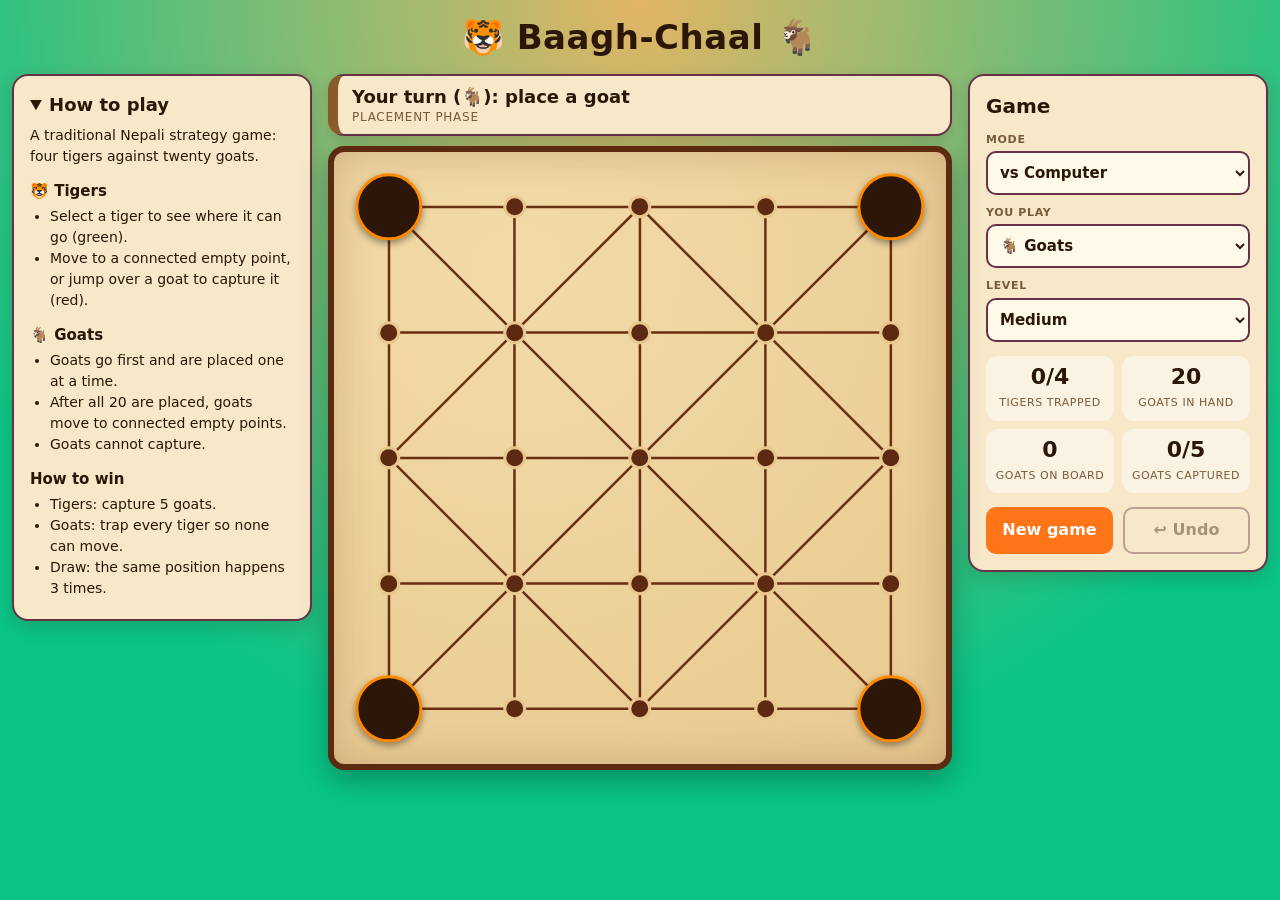
==== index.html @ 4c6e02d3 "4 stats" ====
<!DOCTYPE html>
<html lang="en">
<head>
  <meta charset="UTF-8">
  <meta name="viewport" content="width=device-width, initial-scale=1">
  <title>Baagh-Chaal</title>
  <link rel="stylesheet" href="css/theme.css">   <!-- colours, icons, sizes -->
  <link rel="stylesheet" href="css/style.css">   <!-- layout -->
</head>
<body>

<h1><span data-icon="tiger"></span> Baagh-Chaal <span data-icon="goat"></span></h1>

<!-- ORDER MATTERS: board first, then controls, then rules.
     (style.css moves them around on bigger screens; on phones this order is what you see.) -->
<div class="layout">

  <main class="stage">
    <div class="turn" id="turn">
      <span id="status"></span>
      <span id="phaseLine"></span>
    </div>
    <div id="board"><div id="grid"></div></div>
  </main>

  <section class="panel" id="gamePanel">
    <h2 id="gamePanelTitle">Game</h2>
    <div class="settings">
      <label>Mode
        <select id="mode"><option value="2p">2 players</option><option value="cpu" selected>vs Computer</option><option value="online">Online (friend)</option></select>
      </label>
      <label class="cpu-only" id="sideRow">You play
        <select id="mySide"><option value="goat" data-icon="goat">Goats</option><option value="tiger" data-icon="tiger">Tigers</option></select>
      </label>
      <label class="cpu-only" id="levelRow">Level
        <select id="level"><option value="1">Easy</option><option value="2" selected>Medium</option><option value="4">Hard</option></select>
      </label>
    </div>

    <!-- Online play: only shown when Mode = "Online (friend)" -->
    <div class="online" id="onlineBox" hidden>
      <div id="lobby">
        <button id="createRoom">Create game</button>
        <div class="join-row">
          <input id="joinCode" placeholder="Friend's code" maxlength="5" autocapitalize="characters" autocomplete="off" spellcheck="false" aria-label="Friend's game code">
          <button id="joinRoom" class="secondary">Join</button>
        </div>
      </div>
      <div id="roomInfo" class="room" hidden>
        <span>Game code <b id="roomCode"></b></span>
        <button id="copyLink" class="secondary">Copy invite link</button>
      </div>
      <p id="onlineNote" class="note"></p>
    </div>

    <div class="stats">
      <div class="stat"><b id="trapped"></b><small>Tigers Trapped</small></div>
      <div class="stat"><b id="inHand"></b><small>Goats In hand</small></div>
      <div class="stat"><b id="onBoard"></b><small>Goats On board</small></div>
      <div class="stat"><b><span id="captured"></span>/<span data-rule="capturesToWin"></span></b><small>Goats Captured</small></div>
    </div>

    <label class="check" style="display: none;"><input type="checkbox" id="animToggle"> Animations</label>

    <div class="btn-row">
      <button id="new">New game</button>
      <button id="undo" class="secondary">↩ Undo</button>
    </div>
  </section>

  <details class="panel" id="about">
    <summary>How to play</summary>
    <p>A traditional Nepali strategy game: four tigers against twenty goats.</p>
    <h4 data-icon="tiger">Tigers</h4>
    <ul>
      <li>Select a tiger to see where it can go (green).</li>
      <li>Move to a connected empty point, or jump over a goat to capture it (red).</li>
    </ul>
    <h4 data-icon="goat">Goats</h4>
    <ul>
      <li>Goats go first and are placed one at a time.</li>
      <li>After all <span data-rule="goatsTotal"></span> are placed, goats move to connected empty points.</li>
      <li>Goats cannot capture.</li>
    </ul>
    <h4>How to win</h4>
    <ul>
      <li>Tigers: capture <span data-rule="capturesToWin"></span> goats.</li>
      <li>Goats: trap every tiger so none can move.</li>
      <li>Draw: the same position happens <span data-rule="repeatsForDraw"></span> times.</li>
    </ul>
  </details>

</div>

<div id="overlay">
  <div class="popup" id="popup">
    <h2 id="overTitle"></h2>
    <p id="overMsg"></p>
    <div class="btn-row">
      <button id="overNew">New game</button>
      <button id="overClose" class="secondary">View board</button>
    </div>
  </div>
</div>

<script src="js/rules.js"></script>  <!-- the game rules (no screen code) -->
<script src="js/ai.js"></script>     <!-- the computer player -->
<script src="js/vendor/peerjs.min.js"></script>  <!-- PeerJS: the connection library (used by net.js only) -->
<script src="js/net.js"></script>    <!-- online play: the link between two players -->
<script src="js/ui.js"></script>     <!-- screen + clicks (no rules) -->
</body>
</html>
---- css/theme.css ----
/* ==========================================================
   theme.css: everything about how the game LOOKS.
   Change values here and refresh the page. No JavaScript needed.
   Sizes written in "cqw" are a % of the board's width, so pieces
   scale with the board on every screen (1cqw = 1% of the board).
   ========================================================== */
:root {

  /* ---------- ICONS ----------
     TEXT icons (headings, status messages, dropdown): any emoji or text.      */
  --tiger-icon: "🐯";
  --goat-icon:  "🐐";

  /* BOARD PIECES: by default they show the text icons above.
     To show PICTURES on the board while keeping emoji in the text:
     set the piece icons to "" (empty) and point the images at your files.
     To go back to emoji on the board: delete these 4 lines. */
  --tiger-piece-icon: "";
  --goat-piece-icon:  "";
  --tiger-image: url("../img/tiger.png");
  --goat-image:  url("../img/goat.png");

  /* ---------- PAGE & PANELS ---------- */
  --page-bg:       #0ac486;
  /* --page-bg:       #FF7518; */
  /* --page-bg:       #c98a35; */
  --page-bg-light: #e3b565;      /* soft glow at the top of the page */
  --panel-bg:      #f6e8c8;
  /* --panel-border:  #7a3b17; */
  --panel-border: #673147;
  --text-color:    #2b1608;
  --muted-color:   #7a5a3a;      /* small labels */


  /* blue, bright red and butter yellow */
  /* oat, blue, hotpink */
  /* oar, plum purple, tangerine */
  /* muted red, oat, pumpkin */

  /* ---------- BOARD ---------- */
  /* --board-bg:      #C41E3A; */
  --board-bg:      #e8c88f;
  --board-bg-light:#f2dba9;
  --board-frame:   #5b2a10;      /* the thick wooden frame */
  --line-color:    #6a2f12;
  --point-color:   #5b2a10;      /* empty points */
  --point-ring:    #e8c88f;

  /* ---------- PIECES ---------- */
  --tiger-bg:      #2b1608;      /* dark disc so the tiger stands out */
  --tiger-ring:    #ff8a00;
  --goat-bg:       #fff6e0;
  --goat-ring:     #8a5a2b;
  --selected-ring: #2f9bff;      /* the piece you picked */

  /* ---------- HIGHLIGHTS ---------- */
  --move-color:    #34c46b;      /* a point you can move to */
  --move-ring:     #c9f7da;
  --capture-color: #e5483f;      /* a point where a tiger can capture */
  --capture-ring:  #ffd0cb;
  --last-move-ring:#2f9bff;      /* rings showing the last move */

  /* ---------- RESULT COLOURS (turn banner + game-over popup) ---------- */
  --win-color:     #1f8a4c;      /* you won */
  --lose-color:    #c8332b;      /* you lost */
  --draw-color:    #4a6f9c;      /* draw */

  /* ---------- BUTTONS ---------- */
  --button-bg:       #FF7518;
  --button-hover-bg: #f07818;
  --button-text:     #ffffff;

  /* ---------- SIZES ---------- */
  --board-max:        640px;     /* biggest the board will ever be */
  --piece-size:       11cqw;     /* tigers and goats */
  --piece-icon-size:  6.8cqw;    /* the emoji inside them */
  --point-size:       2.8cqw;    /* empty points */
  --point-size-active:5.2cqw;    /* highlighted points */
  --hit-size:         13cqw;     /* clickable area around each point (keep >= 44px on phones) */
  --line-width:       2.5px;
  --radius:           16px;

  /* ---------- ANIMATION TIMES (in ms; set one to 0ms to switch it off) ---------- */
  --anim-move:        280ms;     /* a piece sliding to its new point */
  --anim-jump:        420ms;     /* a tiger jumping over a goat */
  --anim-drop:        320ms;     /* a goat being placed (also the capture counter bump) */
  --anim-death:       450ms;     /* a captured goat shrinking away */
  --anim-death-delay: 160ms;     /* ...starting this long after the tiger leaves */
  --anim-pulse:      1100ms;     /* the glow on green / red points */
  --anim-popup:       240ms;     /* game-over popup appearing */
  --anim-popup-delay: 650ms;     /* wait before the popup, so you see the last move */

  /* ---------- TEXT ---------- */
  --font: system-ui, -apple-system, "Segoe UI", Roboto, Helvetica, Arial, sans-serif;
}
---- css/style.css ----
/* style.css: layout and structure. It only USES the values from theme.css. */
* { box-sizing: border-box; }
[hidden] { display: none !important; }
:root { --chrome: 175px; }   /* space used above the board (title + turn bar); keeps the board on-screen without scrolling */

body { margin: 0; padding: 12px; min-height: 100vh; font-family: var(--font); color: var(--text-color); line-height: 1.4;
       background: var(--page-bg) radial-gradient(circle at 50% 0%, var(--page-bg-light), var(--page-bg) 70%) no-repeat; }
h1 { text-align: center; margin: 2px 0 12px; font-size: clamp(22px, 5.5vw, 34px); letter-spacing: .5px; }

/* ================= LAYOUT =================
   The HTML order is: board, controls, rules.
   Phones:   one column in that order (board first).
   Tablets:  board | controls, then rules underneath.
   Desktops: rules | board | controls.                     */
.layout { display: grid; gap: 16px; max-width: 1280px; margin: 0 auto; align-items: start;
          grid-template-columns: minmax(0, 1fr);
          grid-template-areas: "stage" "game" "about"; }
.stage { grid-area: stage; justify-self: center; width: min(100%, var(--board-max), max(280px, calc(100vh - var(--chrome))));
         width: min(100%, var(--board-max), max(280px, calc(100dvh - var(--chrome)))); }
#gamePanel { grid-area: game; }
#about     { grid-area: about; }

@media (max-width: 759px) {
  .layout { grid-template-columns: minmax(0, 1fr); grid-template-areas: "game" "stage" "about"; }
  #gamePanelTitle { display: none;}
}
@media (min-width: 760px) {
  .layout { grid-template-columns: minmax(0, 1fr) 300px; grid-template-areas: "stage game" "about about"; }
}
@media (min-width: 1100px) {
  .layout { grid-template-columns: 300px minmax(0, 1fr) 300px; grid-template-areas: "about stage game"; }
}

/* ================= PANELS ================= */
.panel { background: var(--panel-bg); border: 2px solid var(--panel-border); border-radius: var(--radius);
         padding: 16px; box-shadow: 0 6px 18px rgba(60, 25, 5, .18); }
.panel h2 { margin: 0 0 12px; font-size: 20px; }
summary { font-weight: 700; font-size: 18px; cursor: pointer; }
details[open] summary { margin-bottom: 8px; }
details h4 { margin: 14px 0 4px; font-size: 15px; }
details p, details ul { margin: 4px 0; font-size: 14px; line-height: 1.5; }
details ul { padding-left: 20px; }

/* The three dropdowns (Mode / You play / Level).
   Bigger screens: one per row, each the full width of the panel.
   Phones (below 760px, where the panel sits under the board): all in ONE row, to save height. */
.settings { display: flex; flex-direction: column; gap: 10px; }
.settings label { min-width: 0; }
.settings select { width: 100%; min-width: 0; }
@media (max-width: 759px) {
  .settings { flex-direction: row; gap: 8px; }
  .settings label { flex: 1 1 0; }                  /* equal widths... */
  .settings label:first-child { flex: 1.4 1 0; }    /* ...but Mode gets a bit more, for "vs Computer"; when the other two are hidden (2 players) it fills the row */
  .settings select { font-size: 13px; padding: 8px 4px; }
}
label { display: flex; flex-direction: column; font-size: 11px; font-weight: 700; text-transform: uppercase; letter-spacing: .06em; color: var(--muted-color); }
select { margin-top: 4px; font: inherit; font-size: 15px; text-transform: none; letter-spacing: 0; color: var(--text-color);
         padding: 9px 8px; min-height: 44px; border: 2px solid var(--panel-border); border-radius: 10px; background: #fff9ea; }

/* ---- online play box ---- */
.online { margin: 12px 0 0; padding: 12px; background: rgba(255, 255, 255, .4); border-radius: 12px; }
.online #createRoom { width: 100%; }
.join-row { display: flex; gap: 8px; margin-top: 8px; }
.online input { flex: 1; min-width: 0; font: inherit; font-size: 16px; text-transform: uppercase; letter-spacing: .15em; text-align: center;
                padding: 9px 8px; min-height: 44px; border: 2px solid var(--panel-border); border-radius: 10px; background: #fff9ea; color: var(--text-color); }
.join-row button { flex: 0 0 auto; }
.room { display: flex; align-items: center; justify-content: space-between; gap: 10px; flex-wrap: wrap; }
.room b { display: block; font-size: 26px; letter-spacing: .2em; line-height: 1.2; }
.note { margin: 8px 0 0; font-size: 13px; color: var(--muted-color); word-break: break-word; }
.note:empty { display: none; }

.stats { display: grid; grid-template-columns: repeat(2, 1fr); gap: 8px; margin: 14px 0; }
.stat { background: rgba(255, 255, 255, .5); border-radius: 12px; padding: 8px 4px; text-align: center; }
.stat b { display: block; font-size: 22px; line-height: 1.2; }
.stat small { font-size: 11px; text-transform: uppercase; letter-spacing: .05em; color: var(--muted-color); }

label.check { flex-direction: row; align-items: center; gap: 8px; margin: 0 0 14px; font-size: 14px; font-weight: 600;
              text-transform: none; letter-spacing: 0; color: var(--text-color); cursor: pointer; }
label.check input { width: 20px; height: 20px; margin: 0; accent-color: var(--button-bg); cursor: pointer; }

.btn-row { display: flex; gap: 10px; }
button { flex: 1; min-height: 44px; padding: 10px 14px; font: inherit; font-weight: 700; border: 2px solid transparent; border-radius: 10px;
         background: var(--button-bg); color: var(--button-text); cursor: pointer; }
button:hover { background: var(--button-hover-bg); }
button.secondary { background: transparent; color: var(--text-color); border-color: var(--panel-border); }
button.secondary:hover { background: rgba(255, 255, 255, .5); }
button:disabled { opacity: .4; cursor: default; }

/* ================= TURN BAR (above the board) ================= */
.turn { display: flex; flex-direction: column; margin-bottom: 10px; padding: 8px 14px; background: var(--panel-bg);
        border: 2px solid var(--panel-border); border-left-width: 10px; border-radius: var(--radius); box-shadow: 0 4px 12px rgba(60, 25, 5, .15); }
.turn[data-side="tiger"] { border-left-color: var(--tiger-ring); }
.turn[data-side="goat"]  { border-left-color: var(--goat-ring); }
.turn[data-result] { border-left-color: var(--result-color); background: color-mix(in srgb, var(--result-color) 16%, var(--panel-bg)); }
[data-result="win"]  { --result-color: var(--win-color); }
[data-result="lose"] { --result-color: var(--lose-color); }
[data-result="draw"] { --result-color: var(--draw-color); }
#status    { font-weight: 700; font-size: clamp(15px, 4vw, 18px); }
#phaseLine { font-size: 12px; color: var(--muted-color); text-transform: uppercase; letter-spacing: .06em; }

/* ================= BOARD ================= */
#board { container-type: inline-size; position: relative; width: 100%; aspect-ratio: 1;
         background: radial-gradient(circle at 30% 20%, var(--board-bg-light), var(--board-bg));
         border: 6px solid var(--board-frame); border-radius: var(--radius);
         box-shadow: 0 10px 28px rgba(0, 0, 0, .28), inset 0 0 40px rgba(90, 42, 16, .2); }
#grid  { position: absolute; inset: 9%; }                       /* points are placed in % of this box */
.lines { position: absolute; inset: 0; width: 100%; height: 100%; overflow: visible; }
.lines line { stroke: var(--line-color); stroke-width: var(--line-width); stroke-linecap: round; vector-effect: non-scaling-stroke; }

.point { position: absolute; width: var(--hit-size); aspect-ratio: 1; transform: translate(-50%, -50%);
         display: grid; place-items: center; cursor: pointer; -webkit-tap-highlight-color: transparent; }
.point::before { content: ""; width: var(--point-size); aspect-ratio: 1; border-radius: 50%;
                 background: var(--point-color); border: .5cqw solid var(--point-ring); transition: transform .12s; }
@media (hover: hover) { .point:hover::before { transform: scale(1.4); } }
.point.last-from::before { border-color: var(--last-move-ring); width: calc(var(--point-size) * 1.4); }
.point.last-to::before   { border-color: var(--last-move-ring); width: calc(var(--point-size) * 2); }
.point.move::before    { background: var(--move-color);    border-color: var(--move-ring);    width: var(--point-size-active); box-shadow: 0 0 2cqw var(--move-color); }
.point.capture::before { background: var(--capture-color); border-color: var(--capture-ring); width: var(--point-size-active); box-shadow: 0 0 2cqw var(--capture-color); }

.piece { position: absolute; width: var(--piece-size); aspect-ratio: 1; transform: translate(-50%, -50%); border-radius: 50%;
         border: .6cqw solid; display: grid; place-items: center; font-size: var(--piece-icon-size); line-height: 1;
         pointer-events: none; background-size: cover; background-position: center; box-shadow: 0 .5cqw 1.2cqw rgba(0, 0, 0, .4); }
.piece.tiger { background-color: var(--tiger-bg); border-color: var(--tiger-ring); background-image: var(--tiger-image); }
.piece.goat  { background-color: var(--goat-bg);  border-color: var(--goat-ring);  background-image: var(--goat-image); }
.piece.tiger::after { content: var(--tiger-piece-icon, var(--tiger-icon)); }   /* board pieces: own icon, else the text icon */
.piece.goat::after  { content: var(--goat-piece-icon,  var(--goat-icon)); }
.piece.tiger.trapped { filter: grayscale(.75) brightness(.8); }          /* a tiger with no moves */
.piece.selected { transform: translate(-50%, -50%) scale(1.1); box-shadow: 0 0 0 .9cqw var(--selected-ring), 0 1cqw 2cqw rgba(0, 0, 0, .4); }

/* ================= GAME-OVER POPUP ================= */
#overlay { display: none; position: fixed; inset: 0; background: rgba(0, 0, 0, .5); align-items: center; justify-content: center; z-index: 10; padding: 16px; }
.popup { background: var(--panel-bg); border: 2px solid var(--panel-border); border-radius: var(--radius); padding: 26px; width: min(100%, 340px); text-align: center; box-shadow: 0 12px 40px rgba(0, 0, 0, .35); }
.popup h2 { font-size: 28px; margin: 0 0 8px; }
.popup[data-result] { border-color: var(--result-color); }
.popup[data-result] h2 { color: var(--result-color); }
.popup p { margin: 0 0 18px; }

@media (max-width: 480px) {
  body { padding: 8px; }
  .panel { padding: 14px; }
  .stat b { font-size: 20px; }
}

/* ================= ANIMATIONS (the timings live in theme.css) ================= */
@keyframes slide { from { left: var(--fx); top: var(--fy); } }                       /* glide from the old point */
@keyframes hop   { from { left: var(--fx); top: var(--fy); }
                   50% { transform: translate(-50%, -50%) scale(1.35); } }           /* glide + jump up in the middle */
@keyframes drop  { from { transform: translate(-50%, -50%) scale(1.9); opacity: 0; } }   /* land with a bounce */
@keyframes die   { 25% { box-shadow: 0 0 0 1.4cqw var(--capture-color); }
                   to  { transform: translate(-50%, -50%) scale(.2) rotate(200deg); opacity: 0; } }
@keyframes pulse { 50% { transform: scale(1.3); } }
@keyframes bump  { 40% { transform: scale(1.35); color: var(--capture-color); } }
@keyframes pop   { from { transform: scale(.8); opacity: 0; } }
@keyframes fade  { from { opacity: 0; } }

.piece.slide { animation: slide var(--anim-move) ease-in-out; z-index: 2; }
.piece.hop   { animation: hop var(--anim-jump) ease-in-out; z-index: 3; }
.piece.drop  { animation: drop var(--anim-drop) cubic-bezier(.3, 1.6, .5, 1); }
.piece.dying { animation: die var(--anim-death) ease-in var(--anim-death-delay) forwards; z-index: 1; }   /* the captured goat */
.point.move::before, .point.capture::before { animation: pulse var(--anim-pulse) ease-in-out infinite; }
.stat.bump   { animation: bump var(--anim-drop) ease-out; }
#overlay     { animation: fade var(--anim-popup) ease-out; }
.popup       { animation: pop var(--anim-popup) cubic-bezier(.2, 1.4, .4, 1); }

/* Animations switched off: the "Animations" checkbox sets data-animations="off" on <html>.
   (On a first visit it follows the device's "reduce motion" setting.) */
[data-animations="off"] *, [data-animations="off"] *::before, [data-animations="off"] *::after { animation: none !important; transition: none !important; }
[data-animations="off"] .piece.dying { display: none; }
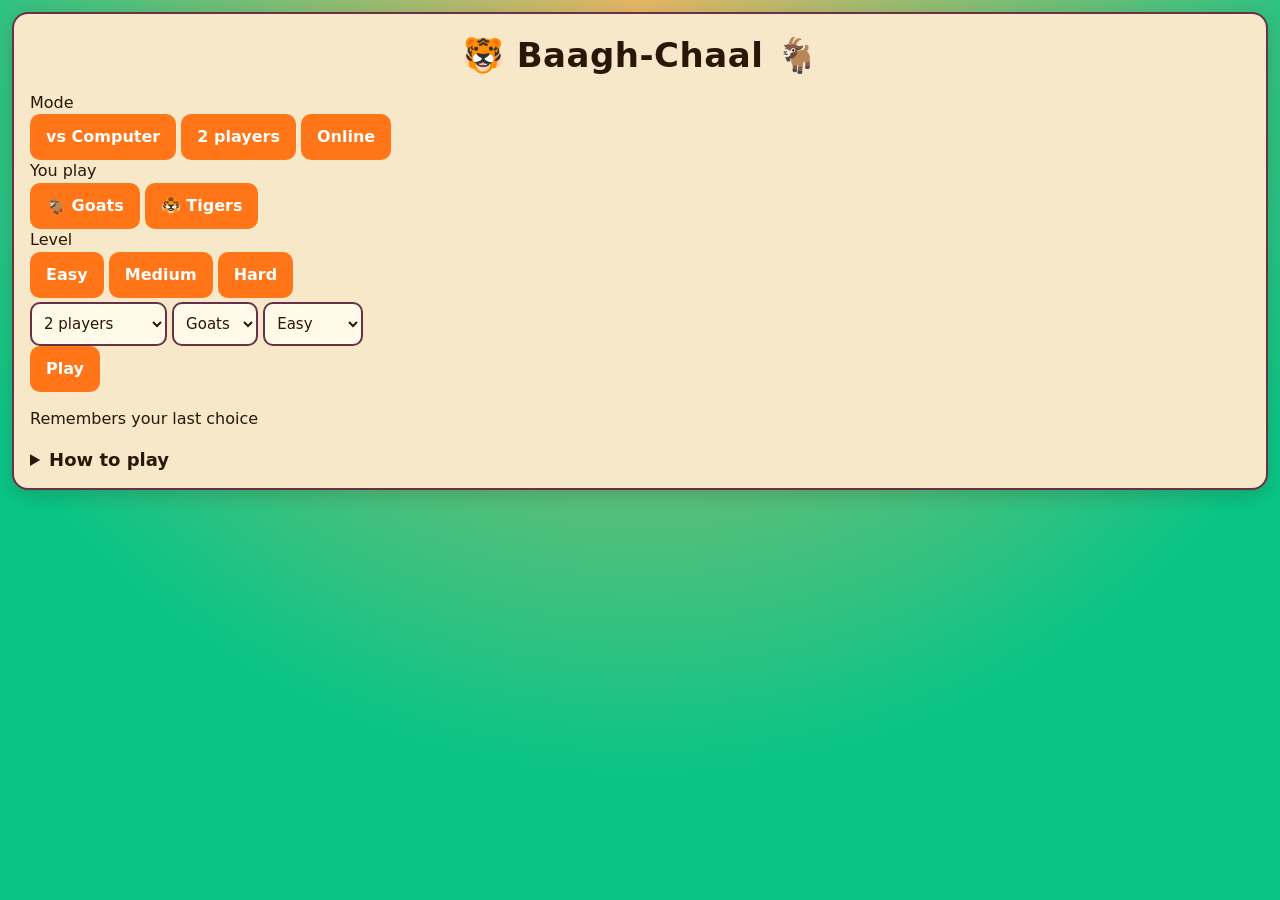
==== commit e4ccce68: "Redesign start/game screen flow" ====
--- a/index.html
+++ b/index.html
@@ -4,40 +4,49 @@
   <meta charset="UTF-8">
   <meta name="viewport" content="width=device-width, initial-scale=1">
   <title>Baagh-Chaal</title>
-  <link rel="stylesheet" href="css/theme.css">   <!-- colours, icons, sizes -->
-  <link rel="stylesheet" href="css/style.css">   <!-- layout -->
+  <link rel="stylesheet" href="css/theme.css">
+  <link rel="stylesheet" href="css/style.css">
 </head>
 <body>
 
-<h1><span data-icon="tiger"></span> Baagh-Chaal <span data-icon="goat"></span></h1>
+<main id="startScreen" class="screen start-screen">
+  <section class="start-card panel">
+    <h1><span data-icon="tiger"></span> Baagh-Chaal <span data-icon="goat"></span></h1>
 
-<!-- ORDER MATTERS: board first, then controls, then rules.
-     (style.css moves them around on bigger screens; on phones this order is what you see.) -->
-<div class="layout">
-
-  <main class="stage">
-    <div class="turn" id="turn">
-      <span id="status"></span>
-      <span id="phaseLine"></span>
-    </div>
-    <div id="board"><div id="grid"></div></div>
-  </main>
-
-  <section class="panel" id="gamePanel">
-    <h2 id="gamePanelTitle">Game</h2>
-    <div class="settings">
-      <label>Mode
-        <select id="mode"><option value="2p">2 players</option><option value="cpu" selected>vs Computer</option><option value="online">Online (friend)</option></select>
-      </label>
-      <label class="cpu-only" id="sideRow">You play
-        <select id="mySide"><option value="goat" data-icon="goat">Goats</option><option value="tiger" data-icon="tiger">Tigers</option></select>
-      </label>
-      <label class="cpu-only" id="levelRow">Level
-        <select id="level"><option value="1">Easy</option><option value="2" selected>Medium</option><option value="4">Hard</option></select>
-      </label>
+    <div class="setting-block">
+      <div class="setting-label">Mode</div>
+      <div class="choice-row" role="group" aria-label="Mode">
+        <button type="button" class="choice" data-mode="cpu">vs Computer</button>
+        <button type="button" class="choice" data-mode="2p">2 players</button>
+        <button type="button" class="choice" data-mode="online">Online</button>
+      </div>
     </div>
 
-    <!-- Online play: only shown when Mode = "Online (friend)" -->
+    <div class="setting-block" id="sideSetting">
+      <div class="setting-label">You play</div>
+      <div class="choice-row" role="group" aria-label="You play">
+        <button type="button" class="choice" data-side="goat"><span data-icon="goat"></span> Goats</button>
+        <button type="button" class="choice" data-side="tiger"><span data-icon="tiger"></span> Tigers</button>
+      </div>
+    </div>
+
+    <div class="setting-block" id="levelSetting">
+      <div class="setting-label">Level</div>
+      <div class="choice-row" role="group" aria-label="Level">
+        <button type="button" class="choice" data-level="1">Easy</button>
+        <button type="button" class="choice" data-level="2">Medium</button>
+        <button type="button" class="choice" data-level="4">Hard</button>
+      </div>
+    </div>
+
+    <!-- These selects keep the existing ui.js settings API small and stable. -->
+    <div class="legacy-settings" aria-hidden="true">
+      <select id="mode"><option value="2p">2 players</option><option value="cpu">vs Computer</option><option value="online">Online</option></select>
+      <select id="mySide"><option value="goat">Goats</option><option value="tiger">Tigers</option></select>
+      <select id="level"><option value="1">Easy</option><option value="2">Medium</option><option value="4">Hard</option></select>
+      <span id="sideRow"></span><span id="levelRow"></span>
+    </div>
+
     <div class="online" id="onlineBox" hidden>
       <div id="lobby">
         <button id="createRoom">Create game</button>
@@ -53,60 +62,68 @@
       <p id="onlineNote" class="note"></p>
     </div>
 
-    <div class="stats">
-      <div class="stat"><b id="trapped"></b><small>Tigers Trapped</small></div>
-      <div class="stat"><b id="inHand"></b><small>Goats In hand</small></div>
-      <div class="stat"><b id="onBoard"></b><small>Goats On board</small></div>
-      <div class="stat"><b><span id="captured"></span>/<span data-rule="capturesToWin"></span></b><small>Goats Captured</small></div>
-    </div>
+    <button id="play" class="primary big">Play</button>
+    <button id="backToGame" class="secondary back-button" hidden>Back to game</button>
+    <p id="startStatus" class="remember">Remembers your last choice</p>
 
-    <label class="check" style="display: none;"><input type="checkbox" id="animToggle"> Animations</label>
+    <details class="how-to">
+      <summary>How to play</summary>
+      <p>A traditional Nepali strategy game: four tigers against twenty goats.</p>
+      <h4 data-icon="tiger">Tigers</h4>
+      <ul><li>Move to a connected empty point, or jump over a goat to capture it.</li></ul>
+      <h4 data-icon="goat">Goats</h4>
+      <ul><li>Goats go first and are placed one at a time.</li><li>After all <span data-rule="goatsTotal"></span> are placed, goats move.</li></ul>
+      <h4>How to win</h4>
+      <ul><li>Tigers: capture <span data-rule="capturesToWin"></span> goats.</li><li>Goats: trap every tiger.</li><li>Draw: the same position happens <span data-rule="repeatsForDraw"></span> times.</li></ul>
+    </details>
+  </section>
+</main>
 
-    <div class="btn-row">
-      <button id="new">New game</button>
-      <button id="undo" class="secondary">↩ Undo</button>
-    </div>
-  </section>
+<main id="gameScreen" class="screen game-screen" hidden>
+  <header class="game-header">
+    <div id="summary">You: goats · vs Computer · Medium</div>
+    <button id="gear" class="icon-button" aria-label="Settings" title="Settings">⚙</button>
+  </header>
 
-  <details class="panel" id="about">
-    <summary>How to play</summary>
-    <p>A traditional Nepali strategy game: four tigers against twenty goats.</p>
-    <h4 data-icon="tiger">Tigers</h4>
-    <ul>
-      <li>Select a tiger to see where it can go (green).</li>
-      <li>Move to a connected empty point, or jump over a goat to capture it (red).</li>
-    </ul>
-    <h4 data-icon="goat">Goats</h4>
-    <ul>
-      <li>Goats go first and are placed one at a time.</li>
-      <li>After all <span data-rule="goatsTotal"></span> are placed, goats move to connected empty points.</li>
-      <li>Goats cannot capture.</li>
-    </ul>
-    <h4>How to win</h4>
-    <ul>
-      <li>Tigers: capture <span data-rule="capturesToWin"></span> goats.</li>
-      <li>Goats: trap every tiger so none can move.</li>
-      <li>Draw: the same position happens <span data-rule="repeatsForDraw"></span> times.</li>
-    </ul>
-  </details>
+  <div class="game-layout">
+    <section class="game-stage">
+      <div class="turn" id="turn">
+        <span id="status"></span>
+        <span id="phaseLine"></span>
+      </div>
+      <div id="board"><div id="grid"></div></div>
+    </section>
 
-</div>
+    <aside class="game-info">
+      <div class="stats">
+        <div class="stat"><b id="trapped"></b><small>Tigers Trapped</small></div>
+        <div class="stat"><b id="inHand"></b><small>Goats In hand</small></div>
+        <div class="stat"><b id="onBoard"></b><small>Goats On board</small></div>
+        <div class="stat"><b><span id="captured"></span>/<span data-rule="capturesToWin"></span></b><small>Goats Captured</small></div>
+      </div>
+      <div class="btn-row">
+        <button id="new">New game</button>
+        <button id="undo" class="secondary">↩ Undo</button>
+      </div>
+    </aside>
+  </div>
+</main>
 
 <div id="overlay">
   <div class="popup" id="popup">
     <h2 id="overTitle"></h2>
     <p id="overMsg"></p>
     <div class="btn-row">
-      <button id="overNew">New game</button>
-      <button id="overClose" class="secondary">View board</button>
+      <button id="overNew">Play again</button>
+      <button id="overSettings" class="secondary">Change settings</button>
     </div>
   </div>
 </div>
 
-<script src="js/rules.js"></script>  <!-- the game rules (no screen code) -->
-<script src="js/ai.js"></script>     <!-- the computer player -->
-<script src="js/vendor/peerjs.min.js"></script>  <!-- PeerJS: the connection library (used by net.js only) -->
-<script src="js/net.js"></script>    <!-- online play: the link between two players -->
-<script src="js/ui.js"></script>     <!-- screen + clicks (no rules) -->
+<script src="js/rules.js"></script>
+<script src="js/ai.js"></script>
+<script src="js/vendor/peerjs.min.js"></script>
+<script src="js/net.js"></script>
+<script src="js/ui.js"></script>
 </body>
 </html>
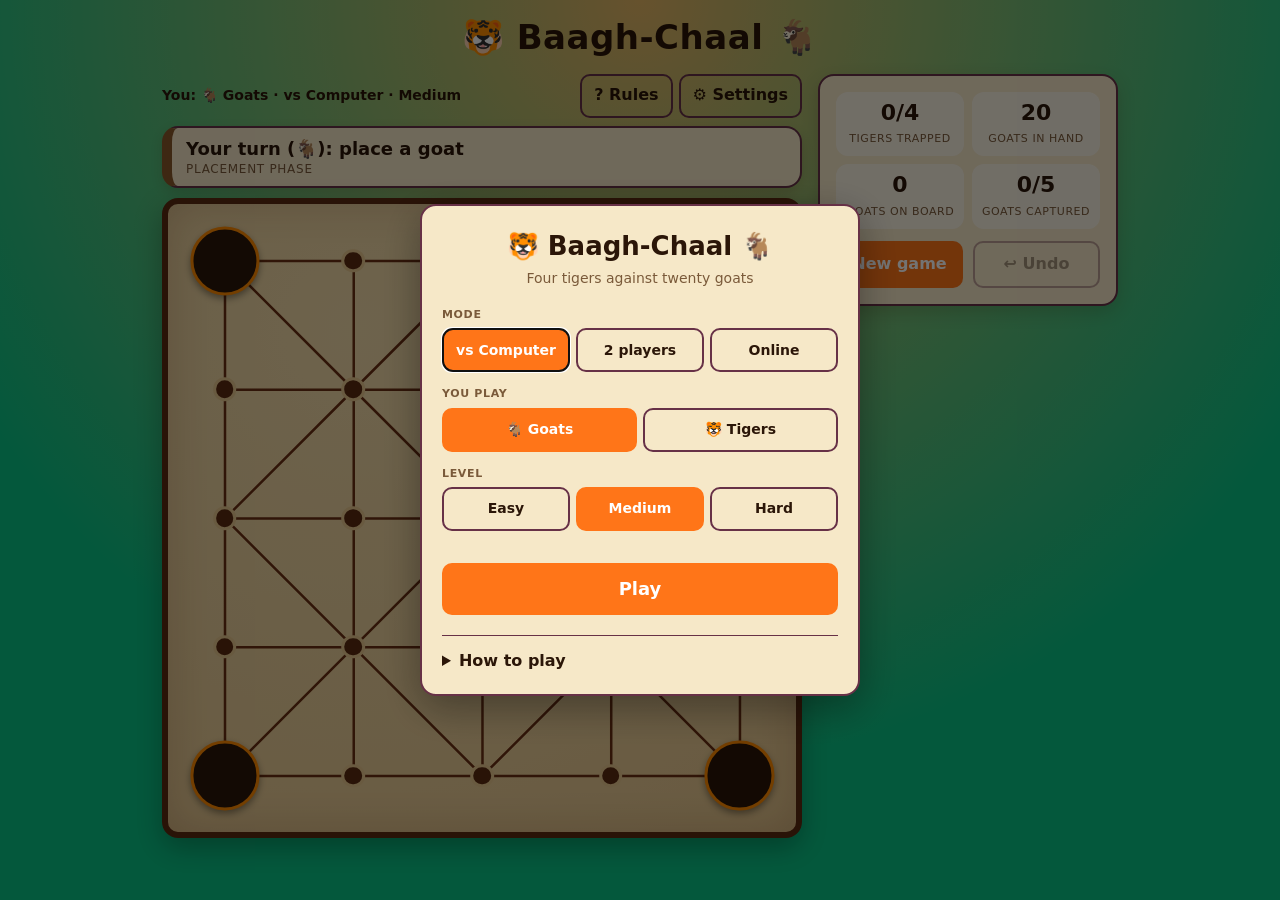
==== commit e7d80683: "start screen settings dialogue" ====
--- a/index.html
+++ b/index.html
@@ -4,126 +4,163 @@
   <meta charset="UTF-8">
   <meta name="viewport" content="width=device-width, initial-scale=1">
   <title>Baagh-Chaal</title>
-  <link rel="stylesheet" href="css/theme.css">
-  <link rel="stylesheet" href="css/style.css">
+  <link rel="stylesheet" href="css/theme.css">   <!-- colours, icons, sizes -->
+  <link rel="stylesheet" href="css/style.css">   <!-- layout -->
 </head>
 <body>
 
-<main id="startScreen" class="screen start-screen">
-  <section class="start-card panel">
-    <h1><span data-icon="tiger"></span> Baagh-Chaal <span data-icon="goat"></span></h1>
+<!-- The settings that are in use right now. The start screen changes them (see js/ui.js). -->
+<input type="hidden" id="mode" value="cpu">
+<input type="hidden" id="mySide" value="goat">
+<input type="hidden" id="level" value="2">
 
-    <div class="setting-block">
-      <div class="setting-label">Mode</div>
-      <div class="choice-row" role="group" aria-label="Mode">
-        <button type="button" class="choice" data-mode="cpu">vs Computer</button>
-        <button type="button" class="choice" data-mode="2p">2 players</button>
-        <button type="button" class="choice" data-mode="online">Online</button>
+<h1><span data-icon="tiger"></span> Baagh-Chaal <span data-icon="goat"></span></h1>
+
+<div class="layout">
+
+  <main class="stage">
+    <div class="infobar">
+      <span id="summary"></span>
+      <span class="tools">
+        <button id="rulesBtn" class="secondary tool" aria-label="How to play" title="How to play">?<span class="lbl"> Rules</span></button>
+        <button id="settingsBtn" class="secondary tool" aria-label="Settings" title="Settings">⚙<span class="lbl"> Settings</span></button>
+      </span>
+    </div>
+    <div class="turn" id="turn">
+      <span id="status"></span>
+      <span id="phaseLine"></span>
+    </div>
+    <div id="board"><div id="grid"></div></div>
+  </main>
+
+  
+  
+  <section class="panel" id="side">
+    <div class="stats">
+      <div class="stat"><b id="trapped"></b><small>Tigers Trapped</small></div>
+      <div class="stat"><b id="inHand"></b><small>Goats In hand</small></div>
+      <div class="stat"><b id="onBoard"></b><small>Goats On board</small></div>
+      <div class="stat"><b><span id="captured"></span>/<span data-rule="capturesToWin"></span></b><small>Goats Captured</small></div>
+    </div>
+
+    <label class="check" style="display: none;"><input type="checkbox" id="animToggle"> Animations</label>
+
+    <div class="btn-row">
+      <button id="new">New game</button>
+      <button id="undo" class="secondary">↩ Undo</button>
+    </div>
+
+  </section>
+
+</div>
+
+<!-- START SCREEN: opens every time the page loads, with your last choices already selected -->
+<dialog id="startScreen" aria-labelledby="startTitle">
+  <h2 id="startTitle"><span data-icon="tiger"></span> Baagh-Chaal <span data-icon="goat"></span></h2>
+  <p class="tagline">Four tigers against twenty goats</p>
+
+  <div class="field">
+    <span class="field-label" id="lblMode">Mode</span>
+    <div class="seg" role="radiogroup" aria-labelledby="lblMode" data-key="mode">
+      <button type="button" role="radio" data-value="cpu">vs Computer</button>
+      <button type="button" role="radio" data-value="2p">2 players</button>
+      <button type="button" role="radio" data-value="online">Online</button>
+    </div>
+  </div>
+
+  <div class="field" id="rowSide">
+    <span class="field-label" id="sideLabel">You play</span>
+    <div class="seg" role="radiogroup" aria-labelledby="sideLabel" data-key="side">
+      <button type="button" role="radio" data-value="goat"><span data-icon="goat">Goats</span></button>
+      <button type="button" role="radio" data-value="tiger"><span data-icon="tiger">Tigers</span></button>
+    </div>
+  </div>
+
+  <div class="field" id="rowLevel">
+    <span class="field-label" id="lblLevel">Level</span>
+    <div class="seg" role="radiogroup" aria-labelledby="lblLevel" data-key="level">
+      <button type="button" role="radio" data-value="1">Easy</button>
+      <button type="button" role="radio" data-value="2">Medium</button>
+      <button type="button" role="radio" data-value="4">Hard</button>
+    </div>
+  </div>
+
+  <!-- Online play: only shown when Mode = "Online" -->
+  <div class="online" id="onlineBox" hidden>
+    <p id="onlineMsg" class="note msg"></p>
+    <div id="lobby">
+      <button id="createRoom">Create game</button>
+      <div class="join-row">
+        <input id="joinCode" placeholder="Friend's code" maxlength="5" autocapitalize="characters" autocomplete="off" spellcheck="false" aria-label="Friend's game code">
+        <button id="joinRoom" class="secondary">Join</button>
       </div>
     </div>
+    <div id="roomInfo" class="room" hidden>
+      <span>Game code <b id="roomCode"></b></span>
+      <span class="room-actions">
+        <button id="copyLink" class="secondary">Copy invite link</button>
+        <button id="cancelOnline" class="secondary">Cancel</button>
+      </span>
+    </div>
+    <p id="onlineLive" class="note msg" hidden>You're connected to your friend. Go back to the game to keep playing.</p>
+    <p id="onlineNote" class="note"></p>
+  </div>
 
-    <div class="setting-block" id="sideSetting">
-      <div class="setting-label">You play</div>
-      <div class="choice-row" role="group" aria-label="You play">
-        <button type="button" class="choice" data-side="goat"><span data-icon="goat"></span> Goats</button>
-        <button type="button" class="choice" data-side="tiger"><span data-icon="tiger"></span> Tigers</button>
-      </div>
-    </div>
+  <div class="start-actions">
+    <button id="playBtn">Play</button>
+    <button id="startBack" class="secondary">Back to game</button>
+  </div>
 
-    <div class="setting-block" id="levelSetting">
-      <div class="setting-label">Level</div>
-      <div class="choice-row" role="group" aria-label="Level">
-        <button type="button" class="choice" data-level="1">Easy</button>
-        <button type="button" class="choice" data-level="2">Medium</button>
-        <button type="button" class="choice" data-level="4">Hard</button>
-      </div>
-    </div>
+  <details class="how-to" id="howtoBtn">
+    <summary>How to play</summary>
+  </details>
+</dialog>
 
-    <!-- These selects keep the existing ui.js settings API small and stable. -->
-    <div class="legacy-settings" aria-hidden="true">
-      <select id="mode"><option value="2p">2 players</option><option value="cpu">vs Computer</option><option value="online">Online</option></select>
-      <select id="mySide"><option value="goat">Goats</option><option value="tiger">Tigers</option></select>
-      <select id="level"><option value="1">Easy</option><option value="2">Medium</option><option value="4">Hard</option></select>
-      <span id="sideRow"></span><span id="levelRow"></span>
-    </div>
+<!-- RULES -->
+<dialog id="rulesDlg" aria-labelledby="rulesTitle">
+  <h2 id="rulesTitle">How to play</h2>
+  <p>A traditional Nepali strategy game: four tigers against twenty goats.</p>
+  <h4 data-icon="tiger">Tigers</h4>
+  <ul>
+    <li>Select a tiger to see where it can go (green).</li>
+    <li>Move to a connected empty point, or jump over a goat to capture it (red).</li>
+  </ul>
+  <h4 data-icon="goat">Goats</h4>
+  <ul>
+    <li>Goats go first and are placed one at a time.</li>
+    <li>After all <span data-rule="goatsTotal"></span> are placed, goats move to connected empty points.</li>
+    <li>Goats cannot capture.</li>
+  </ul>
+  <h4>How to win</h4>
+  <ul>
+    <li>Tigers: capture <span data-rule="capturesToWin"></span> goats.</li>
+    <li>Goats: trap every tiger so none can move.</li>
+    <li>Draw: the same position happens <span data-rule="repeatsForDraw"></span> times.</li>
+  </ul>
+  <div class="btn-row"><button id="rulesClose">Got it</button></div>
+</dialog>
 
-    <div class="online" id="onlineBox" hidden>
-      <div id="lobby">
-        <button id="createRoom">Create game</button>
-        <div class="join-row">
-          <input id="joinCode" placeholder="Friend's code" maxlength="5" autocapitalize="characters" autocomplete="off" spellcheck="false" aria-label="Friend's game code">
-          <button id="joinRoom" class="secondary">Join</button>
-        </div>
-      </div>
-      <div id="roomInfo" class="room" hidden>
-        <span>Game code <b id="roomCode"></b></span>
-        <button id="copyLink" class="secondary">Copy invite link</button>
-      </div>
-      <p id="onlineNote" class="note"></p>
-    </div>
-
-    <button id="play" class="primary big">Play</button>
-    <button id="backToGame" class="secondary back-button" hidden>Back to game</button>
-    <p id="startStatus" class="remember">Remembers your last choice</p>
-
-    <details class="how-to">
-      <summary>How to play</summary>
-      <p>A traditional Nepali strategy game: four tigers against twenty goats.</p>
-      <h4 data-icon="tiger">Tigers</h4>
-      <ul><li>Move to a connected empty point, or jump over a goat to capture it.</li></ul>
-      <h4 data-icon="goat">Goats</h4>
-      <ul><li>Goats go first and are placed one at a time.</li><li>After all <span data-rule="goatsTotal"></span> are placed, goats move.</li></ul>
-      <h4>How to win</h4>
-      <ul><li>Tigers: capture <span data-rule="capturesToWin"></span> goats.</li><li>Goats: trap every tiger.</li><li>Draw: the same position happens <span data-rule="repeatsForDraw"></span> times.</li></ul>
-    </details>
-  </section>
-</main>
-
-<main id="gameScreen" class="screen game-screen" hidden>
-  <header class="game-header">
-    <div id="summary">You: goats · vs Computer · Medium</div>
-    <button id="gear" class="icon-button" aria-label="Settings" title="Settings">⚙</button>
-  </header>
-
-  <div class="game-layout">
-    <section class="game-stage">
-      <div class="turn" id="turn">
-        <span id="status"></span>
-        <span id="phaseLine"></span>
-      </div>
-      <div id="board"><div id="grid"></div></div>
-    </section>
-
-    <aside class="game-info">
-      <div class="stats">
-        <div class="stat"><b id="trapped"></b><small>Tigers Trapped</small></div>
-        <div class="stat"><b id="inHand"></b><small>Goats In hand</small></div>
-        <div class="stat"><b id="onBoard"></b><small>Goats On board</small></div>
-        <div class="stat"><b><span id="captured"></span>/<span data-rule="capturesToWin"></span></b><small>Goats Captured</small></div>
-      </div>
-      <div class="btn-row">
-        <button id="new">New game</button>
-        <button id="undo" class="secondary">↩ Undo</button>
-      </div>
-    </aside>
-  </div>
-</main>
-
+<!-- GAME OVER -->
 <div id="overlay">
   <div class="popup" id="popup">
     <h2 id="overTitle"></h2>
     <p id="overMsg"></p>
     <div class="btn-row">
       <button id="overNew">Play again</button>
+      <button id="overClose" class="secondary">View board</button>
+    </div>
+    <div class="btn=row">
       <button id="overSettings" class="secondary">Change settings</button>
     </div>
   </div>
 </div>
 
-<script src="js/rules.js"></script>
-<script src="js/ai.js"></script>
-<script src="js/vendor/peerjs.min.js"></script>
-<script src="js/net.js"></script>
-<script src="js/ui.js"></script>
+<div id="toast" role="status" aria-live="polite" hidden></div>
+
+<script src="js/rules.js"></script>  <!-- the game rules (no screen code) -->
+<script src="js/ai.js"></script>     <!-- the computer player -->
+<script src="js/vendor/peerjs.min.js"></script>  <!-- PeerJS: the connection library (used by net.js only) -->
+<script src="js/net.js"></script>    <!-- online play: the link between two players -->
+<script src="js/ui.js"></script>     <!-- screen + clicks (no rules) -->
 </body>
 </html>
--- a/css/style.css
+++ b/css/style.css
@@ -1,61 +1,49 @@
 /* style.css: layout and structure. It only USES the values from theme.css. */
 * { box-sizing: border-box; }
 [hidden] { display: none !important; }
-:root { --chrome: 175px; }   /* space used above the board (title + turn bar); keeps the board on-screen without scrolling */
+:root { --chrome: 320px; }   /* phones: space taken by everything except the board (info bar + turn bar above it, counters + buttons below it), so the whole game fits the screen */
 
 body { margin: 0; padding: 12px; min-height: 100vh; font-family: var(--font); color: var(--text-color); line-height: 1.4;
        background: var(--page-bg) radial-gradient(circle at 50% 0%, var(--page-bg-light), var(--page-bg) 70%) no-repeat; }
-h1 { text-align: center; margin: 2px 0 12px; font-size: clamp(22px, 5.5vw, 34px); letter-spacing: .5px; }
+h1 { display: none; text-align: center; margin: 2px 0 12px; font-size: clamp(22px, 5.5vw, 34px); letter-spacing: .5px; }   /* hidden on phones: the start screen already shows the title */
 
 /* ================= LAYOUT =================
-   The HTML order is: board, controls, rules.
-   Phones:   one column in that order (board first).
-   Tablets:  board | controls, then rules underneath.
-   Desktops: rules | board | controls.                     */
-.layout { display: grid; gap: 16px; max-width: 1280px; margin: 0 auto; align-items: start;
-          grid-template-columns: minmax(0, 1fr);
-          grid-template-areas: "stage" "game" "about"; }
+   Phones:    info bar, turn bar, board, then counters + buttons: the whole game on one screen.
+   Bigger:    board on the left, counters + buttons on the right.            */
+.layout { display: grid; gap: 12px; max-width: 1280px; margin: 0 auto; align-items: start;
+          grid-template-columns: minmax(0, 1fr); grid-template-areas: "stage" "side" ; }
 .stage { grid-area: stage; justify-self: center; width: min(100%, var(--board-max), max(280px, calc(100vh - var(--chrome))));
-         width: min(100%, var(--board-max), max(280px, calc(100dvh - var(--chrome)))); }
-#gamePanel { grid-area: game; }
-#about     { grid-area: about; }
+         width: min(100%, var(--board-max), max(260px, calc(100dvh - var(--chrome)))); }
+#side  { grid-area: side; }
 
-@media (max-width: 759px) {
-  .layout { grid-template-columns: minmax(0, 1fr); grid-template-areas: "game" "stage" "about"; }
-  #gamePanelTitle { display: none;}
+@media (min-width: 760px) {
+  :root { --chrome: 235px;
+          --stage-w: min(var(--board-max), calc(100vw - 352px), max(260px, calc(100vh - var(--chrome)))); }   /* width of the board column */
+  @supports (height: 100dvh) { :root { --stage-w: min(var(--board-max), calc(100vw - 352px), max(260px, calc(100dvh - var(--chrome)))); } }
+  h1 { display: block; }
+  .layout { gap: 16px; grid-template-columns: var(--stage-w) 300px; grid-template-areas: "stage side"; justify-content: center; }   /* board and counters sit together, centered */
+  .stage { width: 100%; }
 }
-@media (min-width: 760px) {
-  .layout { grid-template-columns: minmax(0, 1fr) 300px; grid-template-areas: "stage game" "about about"; }
-}
-@media (min-width: 1100px) {
-  .layout { grid-template-columns: 300px minmax(0, 1fr) 300px; grid-template-areas: "about stage game"; }
-}
+
+/* ================= INFO BAR (above the board) ================= */
+.infobar { display:flex; align-items: center; justify-content: space-between; gap: 8px; margin-bottom: 8px; }
+#summary { min-width: 0; font-size: 14px; font-weight: 700; line-height: 1.25; }   /* may wrap to two lines on narrow phones; the bar is tall enough */
+.tools { display: flex; gap: 6px; flex: none; }
+.tool { flex: none; min-width: 44px; padding: 8px 12px; }
+.tool .lbl { display: none; }
+@media (min-width: 760px) { .tool .lbl { display: inline; } }
 
 /* ================= PANELS ================= */
 .panel { background: var(--panel-bg); border: 2px solid var(--panel-border); border-radius: var(--radius);
          padding: 16px; box-shadow: 0 6px 18px rgba(60, 25, 5, .18); }
-.panel h2 { margin: 0 0 12px; font-size: 20px; }
-summary { font-weight: 700; font-size: 18px; cursor: pointer; }
-details[open] summary { margin-bottom: 8px; }
-details h4 { margin: 14px 0 4px; font-size: 15px; }
-details p, details ul { margin: 4px 0; font-size: 14px; line-height: 1.5; }
-details ul { padding-left: 20px; }
-
-/* The three dropdowns (Mode / You play / Level).
-   Bigger screens: one per row, each the full width of the panel.
-   Phones (below 760px, where the panel sits under the board): all in ONE row, to save height. */
-.settings { display: flex; flex-direction: column; gap: 10px; }
-.settings label { min-width: 0; }
-.settings select { width: 100%; min-width: 0; }
+#side .stats { margin: 0 0 12px; }
 @media (max-width: 759px) {
-  .settings { flex-direction: row; gap: 8px; }
-  .settings label { flex: 1 1 0; }                  /* equal widths... */
-  .settings label:first-child { flex: 1.4 1 0; }    /* ...but Mode gets a bit more, for "vs Computer"; when the other two are hidden (2 players) it fills the row */
-  .settings select { font-size: 13px; padding: 8px 4px; }
+  #side { padding: 10px; }
+  #side .stats { grid-template-columns: repeat(4, 1fr); gap: 6px; margin-bottom: 8px; }   /* 4 counters in one row */
+  .stat { padding: 4px 2px; }
+  .stat b { font-size: 17px; }
+  .stat small { font-size: 10px; line-height: 1.15; letter-spacing: .02em; display: block; }
 }
-label { display: flex; flex-direction: column; font-size: 11px; font-weight: 700; text-transform: uppercase; letter-spacing: .06em; color: var(--muted-color); }
-select { margin-top: 4px; font: inherit; font-size: 15px; text-transform: none; letter-spacing: 0; color: var(--text-color);
-         padding: 9px 8px; min-height: 44px; border: 2px solid var(--panel-border); border-radius: 10px; background: #fff9ea; }
 
 /* ---- online play box ---- */
 .online { margin: 12px 0 0; padding: 12px; background: rgba(255, 255, 255, .4); border-radius: 12px; }
@@ -68,8 +56,11 @@
 .room b { display: block; font-size: 26px; letter-spacing: .2em; line-height: 1.2; }
 .note { margin: 8px 0 0; font-size: 13px; color: var(--muted-color); word-break: break-word; }
 .note:empty { display: none; }
+.note.msg { margin: 0 0 8px; font-size: 14px; font-weight: 700; color: var(--text-color); }
+.room-actions { display: flex; gap: 8px; flex-wrap: wrap; }
+.room-actions button { flex: none; }
 
-.stats { display: grid; grid-template-columns: repeat(2, 1fr); gap: 8px; margin: 14px 0; }
+.stats { display: grid; grid-template-columns: repeat(2, 1fr); gap: 8px; }
 .stat { background: rgba(255, 255, 255, .5); border-radius: 12px; padding: 8px 4px; text-align: center; }
 .stat b { display: block; font-size: 22px; line-height: 1.2; }
 .stat small { font-size: 11px; text-transform: uppercase; letter-spacing: .05em; color: var(--muted-color); }
@@ -78,13 +69,49 @@
               text-transform: none; letter-spacing: 0; color: var(--text-color); cursor: pointer; }
 label.check input { width: 20px; height: 20px; margin: 0; accent-color: var(--button-bg); cursor: pointer; }
 
-.btn-row { display: flex; gap: 10px; }
+.btn-row { display: grid; grid-template-columns: repeat(2, 1fr); gap: 10px; }
 button { flex: 1; min-height: 44px; padding: 10px 14px; font: inherit; font-weight: 700; border: 2px solid transparent; border-radius: 10px;
          background: var(--button-bg); color: var(--button-text); cursor: pointer; }
 button:hover { background: var(--button-hover-bg); }
 button.secondary { background: transparent; color: var(--text-color); border-color: var(--panel-border); }
 button.secondary:hover { background: rgba(255, 255, 255, .5); }
 button:disabled { opacity: .4; cursor: default; }
+
+/* ================= START SCREEN, RULES (dialogs) ================= */
+dialog { border: 2px solid var(--panel-border); border-radius: var(--radius); background: var(--panel-bg); color: var(--text-color);
+         padding: 22px 20px; width: min(92vw, 440px); max-height: 92vh; max-height: 92dvh; overflow: auto; box-shadow: 0 12px 40px rgba(0, 0, 0, .35); }
+dialog::backdrop { background: rgba(0, 0, 0, .55); }
+dialog[open] { display: flex; flex-direction: column; }
+dialog h2 { margin: 0 0 4px; text-align: center; font-size: 26px; }
+dialog h4 { margin: 14px 0 4px; font-size: 15px; }
+dialog p, dialog ul { margin: 4px 0; font-size: 14px; line-height: 1.5; }
+dialog ul { padding-left: 20px; }
+dialog .btn-row { margin-top: 16px; }
+.tagline { margin: 0 0 18px; text-align: center; color: var(--muted-color); font-size: 14px; }
+
+.field { margin: 0 0 14px; }
+.field-label { display: block; margin-bottom: 6px; font-size: 11px; font-weight: 700; text-transform: uppercase; letter-spacing: .06em; color: var(--muted-color); }
+.seg { display: flex; gap: 6px; }
+.seg button { flex: 1 1 0; min-width: 0; padding: 10px 4px; font-size: 14px; background: transparent; color: var(--text-color); border-color: var(--panel-border); }
+.seg button:hover { background: rgba(255, 255, 255, .5); }
+.seg button[aria-checked="true"] { background: var(--button-bg); color: var(--button-text); border-color: var(--button-bg); }
+.start-actions { display: flex; flex-direction: column; gap: 8px; margin-top: 18px; }
+#playBtn { flex: none; font-size: 18px; min-height: 52px; }
+.start-actions button { flex: none; }
+
+.how-to { margin-top:20px; padding-top:14px; border-top:1px solid var(--panel-border); } 
+.how-to summary { cursor:pointer; font-weight:700; } 
+.how-to h4 { margin:12px 0 3px; font-size:14px; } 
+.how-to p,.how-to ul { margin:4px 0; font-size:13px; } 
+.how-to ul { padding-left:18px; }
+
+@media (max-width: 759px) {                 /* on phones the start screen is a full screen */
+  /* #startScreen { width: 100%; max-width: none; height: 100vh; height: 100dvh; max-height: none; margin: 0; border: 0; border-radius: 0; padding: 24px 16px 16px; } */
+  #startScreen .start-actions { margin-top: auto; padding-top: 16px; }
+}
+
+#toast { position: fixed; left: 50%; bottom: 16px; transform: translateX(-50%); z-index: 20; max-width: min(92vw, 420px);
+         padding: 10px 16px; border: 2px solid var(--panel-border); border-radius: var(--radius); background: var(--panel-bg); font-weight: 700; box-shadow: 0 6px 18px rgba(0, 0, 0, .3); }
 
 /* ================= TURN BAR (above the board) ================= */
 .turn { display: flex; flex-direction: column; margin-bottom: 10px; padding: 8px 14px; background: var(--panel-bg);
@@ -135,11 +162,8 @@
 .popup[data-result] h2 { color: var(--result-color); }
 .popup p { margin: 0 0 18px; }
 
-@media (max-width: 480px) {
-  body { padding: 8px; }
-  .panel { padding: 14px; }
-  .stat b { font-size: 20px; }
-}
+.popup .btn-row { flex-direction: column; margin: 4px; }
+.popup .btn-row button { flex: none;}
 
 /* ================= ANIMATIONS (the timings live in theme.css) ================= */
 @keyframes slide { from { left: var(--fx); top: var(--fy); } }                       /* glide from the old point */
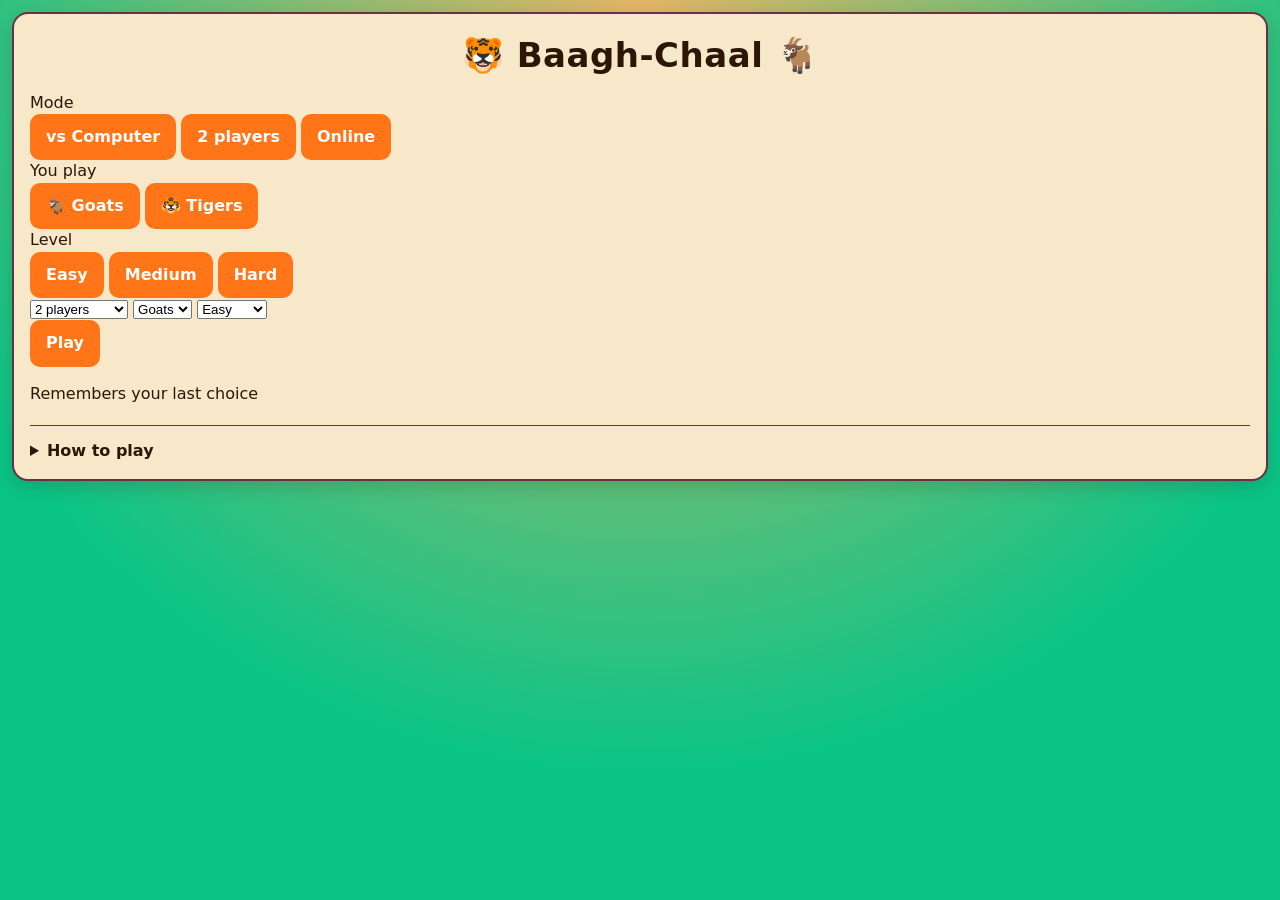
==== commit 13f263e0: "Refine game layout: three-panel desktop view and mobile How to play" ====
--- a/index.html
+++ b/index.html
@@ -4,163 +4,137 @@
   <meta charset="UTF-8">
   <meta name="viewport" content="width=device-width, initial-scale=1">
   <title>Baagh-Chaal</title>
-  <link rel="stylesheet" href="css/theme.css">   <!-- colours, icons, sizes -->
-  <link rel="stylesheet" href="css/style.css">   <!-- layout -->
+  <link rel="stylesheet" href="css/theme.css">
+  <link rel="stylesheet" href="css/style.css">
 </head>
 <body>
 
-<!-- The settings that are in use right now. The start screen changes them (see js/ui.js). -->
-<input type="hidden" id="mode" value="cpu">
-<input type="hidden" id="mySide" value="goat">
-<input type="hidden" id="level" value="2">
+<main id="startScreen" class="screen start-screen">
+  <section class="start-card panel">
+    <h1><span data-icon="tiger"></span> Baagh-Chaal <span data-icon="goat"></span></h1>
 
-<h1><span data-icon="tiger"></span> Baagh-Chaal <span data-icon="goat"></span></h1>
-
-<div class="layout">
-
-  <main class="stage">
-    <div class="infobar">
-      <span id="summary"></span>
-      <span class="tools">
-        <button id="rulesBtn" class="secondary tool" aria-label="How to play" title="How to play">?<span class="lbl"> Rules</span></button>
-        <button id="settingsBtn" class="secondary tool" aria-label="Settings" title="Settings">⚙<span class="lbl"> Settings</span></button>
-      </span>
-    </div>
-    <div class="turn" id="turn">
-      <span id="status"></span>
-      <span id="phaseLine"></span>
-    </div>
-    <div id="board"><div id="grid"></div></div>
-  </main>
-
-  
-  
-  <section class="panel" id="side">
-    <div class="stats">
-      <div class="stat"><b id="trapped"></b><small>Tigers Trapped</small></div>
-      <div class="stat"><b id="inHand"></b><small>Goats In hand</small></div>
-      <div class="stat"><b id="onBoard"></b><small>Goats On board</small></div>
-      <div class="stat"><b><span id="captured"></span>/<span data-rule="capturesToWin"></span></b><small>Goats Captured</small></div>
+    <div class="setting-block">
+      <div class="setting-label">Mode</div>
+      <div class="choice-row" role="group" aria-label="Mode">
+        <button type="button" class="choice" data-mode="cpu">vs Computer</button>
+        <button type="button" class="choice" data-mode="2p">2 players</button>
+        <button type="button" class="choice" data-mode="online">Online</button>
+      </div>
     </div>
 
-    <label class="check" style="display: none;"><input type="checkbox" id="animToggle"> Animations</label>
-
-    <div class="btn-row">
-      <button id="new">New game</button>
-      <button id="undo" class="secondary">↩ Undo</button>
+    <div class="setting-block" id="sideSetting">
+      <div class="setting-label">You play</div>
+      <div class="choice-row" role="group" aria-label="You play">
+        <button type="button" class="choice" data-side="goat"><span data-icon="goat"></span> Goats</button>
+        <button type="button" class="choice" data-side="tiger"><span data-icon="tiger"></span> Tigers</button>
+      </div>
     </div>
 
-  </section>
-
-</div>
-
-<!-- START SCREEN: opens every time the page loads, with your last choices already selected -->
-<dialog id="startScreen" aria-labelledby="startTitle">
-  <h2 id="startTitle"><span data-icon="tiger"></span> Baagh-Chaal <span data-icon="goat"></span></h2>
-  <p class="tagline">Four tigers against twenty goats</p>
-
-  <div class="field">
-    <span class="field-label" id="lblMode">Mode</span>
-    <div class="seg" role="radiogroup" aria-labelledby="lblMode" data-key="mode">
-      <button type="button" role="radio" data-value="cpu">vs Computer</button>
-      <button type="button" role="radio" data-value="2p">2 players</button>
-      <button type="button" role="radio" data-value="online">Online</button>
-    </div>
-  </div>
-
-  <div class="field" id="rowSide">
-    <span class="field-label" id="sideLabel">You play</span>
-    <div class="seg" role="radiogroup" aria-labelledby="sideLabel" data-key="side">
-      <button type="button" role="radio" data-value="goat"><span data-icon="goat">Goats</span></button>
-      <button type="button" role="radio" data-value="tiger"><span data-icon="tiger">Tigers</span></button>
-    </div>
-  </div>
-
-  <div class="field" id="rowLevel">
-    <span class="field-label" id="lblLevel">Level</span>
-    <div class="seg" role="radiogroup" aria-labelledby="lblLevel" data-key="level">
-      <button type="button" role="radio" data-value="1">Easy</button>
-      <button type="button" role="radio" data-value="2">Medium</button>
-      <button type="button" role="radio" data-value="4">Hard</button>
-    </div>
-  </div>
-
-  <!-- Online play: only shown when Mode = "Online" -->
-  <div class="online" id="onlineBox" hidden>
-    <p id="onlineMsg" class="note msg"></p>
-    <div id="lobby">
-      <button id="createRoom">Create game</button>
-      <div class="join-row">
-        <input id="joinCode" placeholder="Friend's code" maxlength="5" autocapitalize="characters" autocomplete="off" spellcheck="false" aria-label="Friend's game code">
-        <button id="joinRoom" class="secondary">Join</button>
+    <div class="setting-block" id="levelSetting">
+      <div class="setting-label">Level</div>
+      <div class="choice-row" role="group" aria-label="Level">
+        <button type="button" class="choice" data-level="1">Easy</button>
+        <button type="button" class="choice" data-level="2">Medium</button>
+        <button type="button" class="choice" data-level="4">Hard</button>
       </div>
     </div>
-    <div id="roomInfo" class="room" hidden>
-      <span>Game code <b id="roomCode"></b></span>
-      <span class="room-actions">
+
+    <div class="legacy-settings" aria-hidden="true">
+      <select id="mode"><option value="2p">2 players</option><option value="cpu">vs Computer</option><option value="online">Online</option></select>
+      <select id="mySide"><option value="goat">Goats</option><option value="tiger">Tigers</option></select>
+      <select id="level"><option value="1">Easy</option><option value="2">Medium</option><option value="4">Hard</option></select>
+      <span id="sideRow"></span><span id="levelRow"></span>
+    </div>
+
+    <div class="online" id="onlineBox" hidden>
+      <div id="lobby">
+        <button id="createRoom">Create game</button>
+        <div class="join-row">
+          <input id="joinCode" placeholder="Friend's code" maxlength="5" autocapitalize="characters" autocomplete="off" spellcheck="false" aria-label="Friend's game code">
+          <button id="joinRoom" class="secondary">Join</button>
+        </div>
+      </div>
+      <div id="roomInfo" class="room" hidden>
+        <span>Game code <b id="roomCode"></b></span>
         <button id="copyLink" class="secondary">Copy invite link</button>
-        <button id="cancelOnline" class="secondary">Cancel</button>
-      </span>
+      </div>
+      <p id="onlineNote" class="note"></p>
     </div>
-    <p id="onlineLive" class="note msg" hidden>You're connected to your friend. Go back to the game to keep playing.</p>
-    <p id="onlineNote" class="note"></p>
+
+    <button id="play" class="primary big">Play</button>
+    <button id="backToGame" class="secondary back-button" hidden>Back to game</button>
+    <p id="startStatus" class="remember">Remembers your last choice</p>
+
+    <details class="how-to">
+      <summary>How to play</summary>
+      <p>A traditional Nepali strategy game: four tigers against twenty goats.</p>
+      <h4 data-icon="tiger">Tigers</h4>
+      <ul><li>Move to a connected empty point, or jump over a goat to capture it.</li></ul>
+      <h4 data-icon="goat">Goats</h4>
+      <ul><li>Goats go first and are placed one at a time.</li><li>After all <span data-rule="goatsTotal"></span> are placed, goats move.</li></ul>
+      <h4>How to win</h4>
+      <ul><li>Tigers: capture <span data-rule="capturesToWin"></span> goats.</li><li>Goats: trap every tiger.</li><li>Draw: the same position happens <span data-rule="repeatsForDraw"></span> times.</li></ul>
+    </details>
+  </section>
+</main>
+
+<main id="gameScreen" class="screen game-screen" hidden>
+  <div class="game-layout">
+    <aside class="game-help panel">
+      <h2>How to play</h2>
+      <p>A traditional Nepali strategy game: four tigers against twenty goats.</p>
+      <h4 data-icon="tiger">Tigers</h4>
+      <ul><li>Move to a connected empty point, or jump over a goat to capture it.</li></ul>
+      <h4 data-icon="goat">Goats</h4>
+      <ul><li>Goats go first and are placed one at a time.</li><li>After all <span data-rule="goatsTotal"></span> are placed, goats move.</li></ul>
+      <h4>How to win</h4>
+      <ul><li>Tigers: capture <span data-rule="capturesToWin"></span> goats.</li><li>Goats: trap every tiger.</li><li>Draw: the same position happens <span data-rule="repeatsForDraw"></span> times.</li></ul>
+    </aside>
+
+    <section class="game-stage">
+      <div class="turn" id="turn">
+        <span id="status"></span>
+        <span id="phaseLine"></span>
+      </div>
+      <div id="board"><div id="grid"></div></div>
+    </section>
+
+    <aside class="game-info panel">
+      <div class="info-line"><span id="summary">You: goats · vs Computer · Medium</span></div>
+
+      <div class="stats">
+        <div class="stat"><b id="trapped"></b><small>Tigers Trapped</small></div>
+        <div class="stat"><b id="inHand"></b><small>Goats In hand</small></div>
+        <div class="stat"><b id="onBoard"></b><small>Goats On board</small></div>
+        <div class="stat"><b><span id="captured"></span>/<span data-rule="capturesToWin"></span></b><small>Goats Captured</small></div>
+      </div>
+
+      <label class="check" style="display: none;"><input type="checkbox" id="animToggle"> Animations</label>
+
+      <div class="btn-row">
+        <button id="new">New game</button>
+        <button id="undo" class="secondary">↩ Undo</button>
+      </div>
+      <button id="gear" class="secondary settings-button" aria-label="Settings" title="Settings">⚙ Settings</button>
+    </aside>
   </div>
+</main>
 
-  <div class="start-actions">
-    <button id="playBtn">Play</button>
-    <button id="startBack" class="secondary">Back to game</button>
-  </div>
-
-  <details class="how-to" id="howtoBtn">
-    <summary>How to play</summary>
-  </details>
-</dialog>
-
-<!-- RULES -->
-<dialog id="rulesDlg" aria-labelledby="rulesTitle">
-  <h2 id="rulesTitle">How to play</h2>
-  <p>A traditional Nepali strategy game: four tigers against twenty goats.</p>
-  <h4 data-icon="tiger">Tigers</h4>
-  <ul>
-    <li>Select a tiger to see where it can go (green).</li>
-    <li>Move to a connected empty point, or jump over a goat to capture it (red).</li>
-  </ul>
-  <h4 data-icon="goat">Goats</h4>
-  <ul>
-    <li>Goats go first and are placed one at a time.</li>
-    <li>After all <span data-rule="goatsTotal"></span> are placed, goats move to connected empty points.</li>
-    <li>Goats cannot capture.</li>
-  </ul>
-  <h4>How to win</h4>
-  <ul>
-    <li>Tigers: capture <span data-rule="capturesToWin"></span> goats.</li>
-    <li>Goats: trap every tiger so none can move.</li>
-    <li>Draw: the same position happens <span data-rule="repeatsForDraw"></span> times.</li>
-  </ul>
-  <div class="btn-row"><button id="rulesClose">Got it</button></div>
-</dialog>
-
-<!-- GAME OVER -->
 <div id="overlay">
   <div class="popup" id="popup">
     <h2 id="overTitle"></h2>
     <p id="overMsg"></p>
     <div class="btn-row">
       <button id="overNew">Play again</button>
-      <button id="overClose" class="secondary">View board</button>
-    </div>
-    <div class="btn=row">
       <button id="overSettings" class="secondary">Change settings</button>
     </div>
   </div>
 </div>
 
-<div id="toast" role="status" aria-live="polite" hidden></div>
-
-<script src="js/rules.js"></script>  <!-- the game rules (no screen code) -->
-<script src="js/ai.js"></script>     <!-- the computer player -->
-<script src="js/vendor/peerjs.min.js"></script>  <!-- PeerJS: the connection library (used by net.js only) -->
-<script src="js/net.js"></script>    <!-- online play: the link between two players -->
-<script src="js/ui.js"></script>     <!-- screen + clicks (no rules) -->
+<script src="js/rules.js"></script>
+<script src="js/ai.js"></script>
+<script src="js/vendor/peerjs.min.js"></script>
+<script src="js/net.js"></script>
+<script src="js/ui.js"></script>
 </body>
 </html>
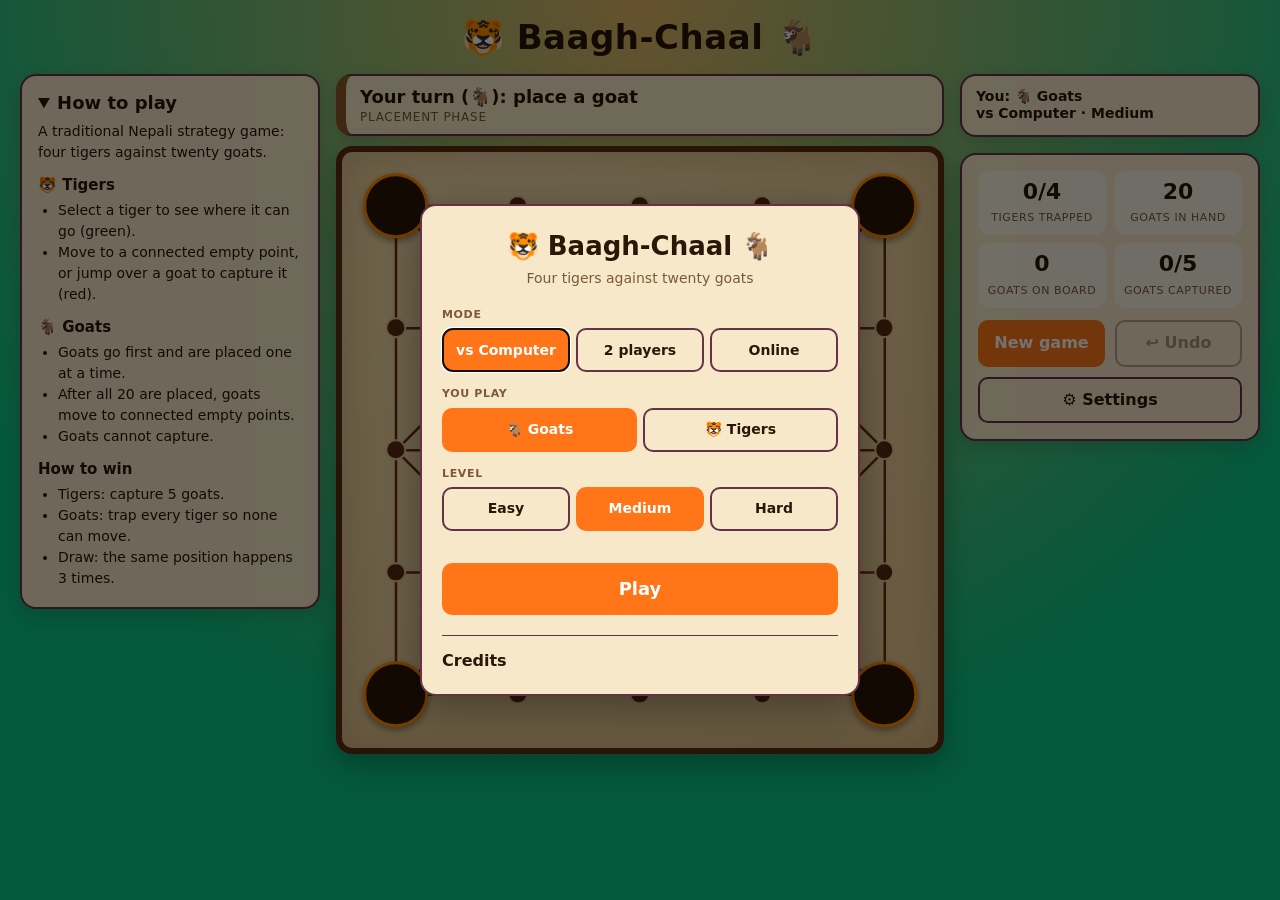
==== commit 5e90c236: "three-panel-view" ====
--- a/index.html
+++ b/index.html
@@ -4,137 +4,183 @@
   <meta charset="UTF-8">
   <meta name="viewport" content="width=device-width, initial-scale=1">
   <title>Baagh-Chaal</title>
-  <link rel="stylesheet" href="css/theme.css">
-  <link rel="stylesheet" href="css/style.css">
+  <link rel="stylesheet" href="css/theme.css">   <!-- colours, icons, sizes -->
+  <link rel="stylesheet" href="css/style.css">   <!-- layout -->
 </head>
 <body>
 
-<main id="startScreen" class="screen start-screen">
-  <section class="start-card panel">
-    <h1><span data-icon="tiger"></span> Baagh-Chaal <span data-icon="goat"></span></h1>
+<!-- The settings that are in use right now. The start screen changes them (see js/ui.js). -->
+<input type="hidden" id="mode" value="cpu">
+<input type="hidden" id="mySide" value="goat">
+<input type="hidden" id="level" value="2">
 
-    <div class="setting-block">
-      <div class="setting-label">Mode</div>
-      <div class="choice-row" role="group" aria-label="Mode">
-        <button type="button" class="choice" data-mode="cpu">vs Computer</button>
-        <button type="button" class="choice" data-mode="2p">2 players</button>
-        <button type="button" class="choice" data-mode="online">Online</button>
+<h1><span data-icon="tiger"></span> Baagh-Chaal <span data-icon="goat"></span></h1>
+
+<div class="layout">
+
+  <div class="infobar" id="info">
+    <span id="summary"></span>
+    <span class="tools">
+      <button id="rulesBtn" class="secondary tool" aria-label="How to play" title="How to play">?<span class="lbl"> Rules</span></button>
+      <button id="settingsBtn" class="secondary tool" aria-label="Settings" title="Settings">⚙<span class="lbl"> Settings</span></button>
+    </span>
+  </div>
+
+  <main class="stage">
+    <div class="turn" id="turn">
+      <span id="status"></span>
+      <span id="phaseLine"></span>
+    </div>
+    <div id="board"><div id="grid"></div></div>
+  </main>
+
+  
+  
+  <section class="panel" id="side">
+    <div class="stats">
+      <div class="stat"><b id="trapped"></b><small>Tigers Trapped</small></div>
+      <div class="stat"><b id="inHand"></b><small>Goats In hand</small></div>
+      <div class="stat"><b id="onBoard"></b><small>Goats On board</small></div>
+      <div class="stat"><b><span id="captured"></span>/<span data-rule="capturesToWin"></span></b><small>Goats Captured</small></div>
+    </div>
+
+    <label class="check" style="display: none;"><input type="checkbox" id="animToggle"> Animations</label>
+
+    <div class="btn-row">
+      <button id="new">New game</button>
+      <button id="undo" class="secondary">↩ Undo</button>
+      <button id="settingsBtnSide" class="secondary wide">⚙ Settings</button>
+    </div>
+
+  </section>
+
+  <!-- HOW TO PLAY: the left panel on wide screens; on phones/tablets it fills the space under the game -->
+  <details class="panel" id="about">
+    <summary id="aboutSummary">How to play</summary>
+    <div class="rules-body">
+      <p>A traditional Nepali strategy game: four tigers against twenty goats.</p>
+      <h4 data-icon="tiger">Tigers</h4>
+      <ul>
+        <li>Select a tiger to see where it can go (green).</li>
+        <li>Move to a connected empty point, or jump over a goat to capture it (red).</li>
+      </ul>
+      <h4 data-icon="goat">Goats</h4>
+      <ul>
+        <li>Goats go first and are placed one at a time.</li>
+        <li>After all <span data-rule="goatsTotal"></span> are placed, goats move to connected empty points.</li>
+        <li>Goats cannot capture.</li>
+      </ul>
+      <h4>How to win</h4>
+      <ul>
+        <li>Tigers: capture <span data-rule="capturesToWin"></span> goats.</li>
+        <li>Goats: trap every tiger so none can move.</li>
+        <li>Draw: the same position happens <span data-rule="repeatsForDraw"></span> times.</li>
+      </ul>
+    </div>
+  </details>
+
+</div>
+
+<!-- START SCREEN: opens every time the page loads, with your last choices already selected -->
+<dialog id="startScreen" aria-labelledby="startTitle">
+  <h2 id="startTitle"><span data-icon="tiger"></span> Baagh-Chaal <span data-icon="goat"></span></h2>
+  <p class="tagline">Four tigers against twenty goats</p>
+
+  <div class="field">
+    <span class="field-label" id="lblMode">Mode</span>
+    <div class="seg" role="radiogroup" aria-labelledby="lblMode" data-key="mode">
+      <button type="button" role="radio" data-value="cpu">vs Computer</button>
+      <button type="button" role="radio" data-value="2p">2 players</button>
+      <button type="button" role="radio" data-value="online">Online</button>
+    </div>
+  </div>
+
+  <div class="field" id="rowSide">
+    <span class="field-label" id="sideLabel">You play</span>
+    <div class="seg" role="radiogroup" aria-labelledby="sideLabel" data-key="side">
+      <button type="button" role="radio" data-value="goat"><span data-icon="goat">Goats</span></button>
+      <button type="button" role="radio" data-value="tiger"><span data-icon="tiger">Tigers</span></button>
+    </div>
+  </div>
+
+  <div class="field" id="rowLevel">
+    <span class="field-label" id="lblLevel">Level</span>
+    <div class="seg" role="radiogroup" aria-labelledby="lblLevel" data-key="level">
+      <button type="button" role="radio" data-value="1">Easy</button>
+      <button type="button" role="radio" data-value="2">Medium</button>
+      <button type="button" role="radio" data-value="4">Hard</button>
+    </div>
+  </div>
+
+  <!-- Online play: only shown when Mode = "Online" -->
+  <div class="online" id="onlineBox" hidden>
+    <p id="onlineMsg" class="note msg"></p>
+    <div id="lobby">
+      <button id="createRoom">Create game</button>
+      <div class="join-row">
+        <input id="joinCode" placeholder="Friend's code" maxlength="5" autocapitalize="characters" autocomplete="off" spellcheck="false" aria-label="Friend's game code">
+        <button id="joinRoom" class="secondary">Join</button>
       </div>
     </div>
+    <div id="roomInfo" class="room" hidden>
+      <span>Game code <b id="roomCode"></b></span>
+      <span class="room-actions">
+        <button id="copyLink" class="secondary">Copy invite link</button>
+        <button id="cancelOnline" class="secondary">Cancel</button>
+      </span>
+    </div>
+    <p id="onlineLive" class="note msg" hidden>You're connected to your friend. Go back to the game to keep playing.</p>
+    <p id="onlineNote" class="note"></p>
+  </div>
 
-    <div class="setting-block" id="sideSetting">
-      <div class="setting-label">You play</div>
-      <div class="choice-row" role="group" aria-label="You play">
-        <button type="button" class="choice" data-side="goat"><span data-icon="goat"></span> Goats</button>
-        <button type="button" class="choice" data-side="tiger"><span data-icon="tiger"></span> Tigers</button>
-      </div>
+  <div class="start-actions">
+    <button id="playBtn">Play</button>
+    <button id="startBack" class="secondary">Back to game</button>
+  </div>
+
+  <div class="how-to" id="creditsBtn">
+    <summary>Credits</summary>
+  </div>
+  
+</dialog>
+
+<!-- RULES -->
+<dialog id="rulesDlg" aria-labelledby="rulesTitle">
+  <h2 id="rulesTitle">How to play</h2>
+  <div id="rulesCopy"></div>   <!-- filled from the "How to play" panel by js/ui.js, so the rules text lives in one place -->
+  <div class="btn-row"><button id="rulesClose">Got it</button></div>
+</dialog>
+
+<dialog class="panel" id="creditsDlg">
+    <summary id="creditsSummary">Credits:</summary>
+    <div class="rules-body">
+      <p></p>
+      <h4 data-icon="tiger">Tigers</h4>
+      
+      <h4 data-icon="goat">Goats</h4>
+      <div class="btn-row"><button id="creditsClose">Ok</button></div>
     </div>
+  </dialog>
 
-    <div class="setting-block" id="levelSetting">
-      <div class="setting-label">Level</div>
-      <div class="choice-row" role="group" aria-label="Level">
-        <button type="button" class="choice" data-level="1">Easy</button>
-        <button type="button" class="choice" data-level="2">Medium</button>
-        <button type="button" class="choice" data-level="4">Hard</button>
-      </div>
-    </div>
-
-    <div class="legacy-settings" aria-hidden="true">
-      <select id="mode"><option value="2p">2 players</option><option value="cpu">vs Computer</option><option value="online">Online</option></select>
-      <select id="mySide"><option value="goat">Goats</option><option value="tiger">Tigers</option></select>
-      <select id="level"><option value="1">Easy</option><option value="2">Medium</option><option value="4">Hard</option></select>
-      <span id="sideRow"></span><span id="levelRow"></span>
-    </div>
-
-    <div class="online" id="onlineBox" hidden>
-      <div id="lobby">
-        <button id="createRoom">Create game</button>
-        <div class="join-row">
-          <input id="joinCode" placeholder="Friend's code" maxlength="5" autocapitalize="characters" autocomplete="off" spellcheck="false" aria-label="Friend's game code">
-          <button id="joinRoom" class="secondary">Join</button>
-        </div>
-      </div>
-      <div id="roomInfo" class="room" hidden>
-        <span>Game code <b id="roomCode"></b></span>
-        <button id="copyLink" class="secondary">Copy invite link</button>
-      </div>
-      <p id="onlineNote" class="note"></p>
-    </div>
-
-    <button id="play" class="primary big">Play</button>
-    <button id="backToGame" class="secondary back-button" hidden>Back to game</button>
-    <p id="startStatus" class="remember">Remembers your last choice</p>
-
-    <details class="how-to">
-      <summary>How to play</summary>
-      <p>A traditional Nepali strategy game: four tigers against twenty goats.</p>
-      <h4 data-icon="tiger">Tigers</h4>
-      <ul><li>Move to a connected empty point, or jump over a goat to capture it.</li></ul>
-      <h4 data-icon="goat">Goats</h4>
-      <ul><li>Goats go first and are placed one at a time.</li><li>After all <span data-rule="goatsTotal"></span> are placed, goats move.</li></ul>
-      <h4>How to win</h4>
-      <ul><li>Tigers: capture <span data-rule="capturesToWin"></span> goats.</li><li>Goats: trap every tiger.</li><li>Draw: the same position happens <span data-rule="repeatsForDraw"></span> times.</li></ul>
-    </details>
-  </section>
-</main>
-
-<main id="gameScreen" class="screen game-screen" hidden>
-  <div class="game-layout">
-    <aside class="game-help panel">
-      <h2>How to play</h2>
-      <p>A traditional Nepali strategy game: four tigers against twenty goats.</p>
-      <h4 data-icon="tiger">Tigers</h4>
-      <ul><li>Move to a connected empty point, or jump over a goat to capture it.</li></ul>
-      <h4 data-icon="goat">Goats</h4>
-      <ul><li>Goats go first and are placed one at a time.</li><li>After all <span data-rule="goatsTotal"></span> are placed, goats move.</li></ul>
-      <h4>How to win</h4>
-      <ul><li>Tigers: capture <span data-rule="capturesToWin"></span> goats.</li><li>Goats: trap every tiger.</li><li>Draw: the same position happens <span data-rule="repeatsForDraw"></span> times.</li></ul>
-    </aside>
-
-    <section class="game-stage">
-      <div class="turn" id="turn">
-        <span id="status"></span>
-        <span id="phaseLine"></span>
-      </div>
-      <div id="board"><div id="grid"></div></div>
-    </section>
-
-    <aside class="game-info panel">
-      <div class="info-line"><span id="summary">You: goats · vs Computer · Medium</span></div>
-
-      <div class="stats">
-        <div class="stat"><b id="trapped"></b><small>Tigers Trapped</small></div>
-        <div class="stat"><b id="inHand"></b><small>Goats In hand</small></div>
-        <div class="stat"><b id="onBoard"></b><small>Goats On board</small></div>
-        <div class="stat"><b><span id="captured"></span>/<span data-rule="capturesToWin"></span></b><small>Goats Captured</small></div>
-      </div>
-
-      <label class="check" style="display: none;"><input type="checkbox" id="animToggle"> Animations</label>
-
-      <div class="btn-row">
-        <button id="new">New game</button>
-        <button id="undo" class="secondary">↩ Undo</button>
-      </div>
-      <button id="gear" class="secondary settings-button" aria-label="Settings" title="Settings">⚙ Settings</button>
-    </aside>
-  </div>
-</main>
-
+<!-- GAME OVER -->
 <div id="overlay">
   <div class="popup" id="popup">
     <h2 id="overTitle"></h2>
     <p id="overMsg"></p>
     <div class="btn-row">
       <button id="overNew">Play again</button>
-      <button id="overSettings" class="secondary">Change settings</button>
+      <button id="overClose" class="secondary">View board</button>
+      <button id="overSettings" class="secondary wide">⚙ Change settings</button>
     </div>
   </div>
 </div>
 
-<script src="js/rules.js"></script>
-<script src="js/ai.js"></script>
-<script src="js/vendor/peerjs.min.js"></script>
-<script src="js/net.js"></script>
-<script src="js/ui.js"></script>
+<div id="toast" role="status" aria-live="polite" hidden></div>
+
+<script src="js/rules.js"></script>  <!-- the game rules (no screen code) -->
+<script src="js/ai.js"></script>     <!-- the computer player -->
+<script src="js/vendor/peerjs.min.js"></script>  <!-- PeerJS: the connection library (used by net.js only) -->
+<script src="js/net.js"></script>    <!-- online play: the link between two players -->
+<script src="js/ui.js"></script>     <!-- screen + clicks (no rules) -->
 </body>
 </html>
--- a/css/style.css
+++ b/css/style.css
@@ -8,30 +8,44 @@
 h1 { display: none; text-align: center; margin: 2px 0 12px; font-size: clamp(22px, 5.5vw, 34px); letter-spacing: .5px; }   /* hidden on phones: the start screen already shows the title */
 
 /* ================= LAYOUT =================
-   Phones:    info bar, turn bar, board, then counters + buttons: the whole game on one screen.
-   Bigger:    board on the left, counters + buttons on the right.            */
-.layout { display: grid; gap: 12px; max-width: 1280px; margin: 0 auto; align-items: start;
-          grid-template-columns: minmax(0, 1fr); grid-template-areas: "stage" "side" ; }
+   Phones:   info bar, turn bar, board, counters + buttons, and "How to play" in whatever space is left.
+   Tablets:  board | info + counters, "How to play" underneath.
+   Wide:     "How to play" | board (centered) | info + counters.                          */
+.layout { display: grid; gap: 8px; max-width: 1280px; margin: 0 auto; align-items: start;
+          grid-template-columns: minmax(0, 1fr); grid-template-areas: "info" "stage" "side" "about"; }
+#info  { grid-area: info; }
 .stage { grid-area: stage; justify-self: center; width: min(100%, var(--board-max), max(280px, calc(100vh - var(--chrome))));
          width: min(100%, var(--board-max), max(260px, calc(100dvh - var(--chrome)))); }
 #side  { grid-area: side; }
+#about { grid-area: about; }
 
 @media (min-width: 760px) {
-  :root { --chrome: 235px;
+  :root { --chrome: 185px;
           --stage-w: min(var(--board-max), calc(100vw - 352px), max(260px, calc(100vh - var(--chrome)))); }   /* width of the board column */
   @supports (height: 100dvh) { :root { --stage-w: min(var(--board-max), calc(100vw - 352px), max(260px, calc(100dvh - var(--chrome)))); } }
   h1 { display: block; }
-  .layout { gap: 16px; grid-template-columns: var(--stage-w) 300px; grid-template-areas: "stage side"; justify-content: center; }   /* board and counters sit together, centered */
+  .layout { gap: 16px; grid-template-columns: var(--stage-w) 300px; grid-template-rows: auto auto 1fr auto; justify-content: center;
+            grid-template-areas: "stage info" "stage side" "stage ." "about about"; }
   .stage { width: 100%; }
 }
-
-/* ================= INFO BAR (above the board) ================= */
-.infobar { display:flex; align-items: center; justify-content: space-between; gap: 8px; margin-bottom: 8px; }
-#summary { min-width: 0; font-size: 14px; font-weight: 700; line-height: 1.25; }   /* may wrap to two lines on narrow phones; the bar is tall enough */
+@media (min-width: 1180px) {
+  :root { --stage-w: min(var(--board-max), calc(100vw - 672px), max(260px, calc(100vh - var(--chrome)))); }
+  @supports (height: 100dvh) { :root { --stage-w: min(var(--board-max), calc(100vw - 672px), max(260px, calc(100dvh - var(--chrome)))); } }
+  .layout { grid-template-columns: 300px var(--stage-w) 300px; grid-template-rows: auto auto 1fr;
+            grid-template-areas: "about stage info" "about stage side" "about stage ."; }
+}
+
+/* ================= INFO BAR ================= */
+.infobar { display: flex; align-items: center; justify-content: space-between; gap: 8px; }      /* phones: a bar above the board */
+#summary { min-width: 0; font-size: 14px; font-weight: 700; line-height: 1.25; white-space: pre-line; }   /* the line break in the text is kept */   /* may wrap to two lines on narrow phones; the bar is tall enough */
 .tools { display: flex; gap: 6px; flex: none; }
 .tool { flex: none; min-width: 44px; padding: 8px 12px; }
-.tool .lbl { display: none; }
-@media (min-width: 760px) { .tool .lbl { display: inline; } }
+.tool .lbl { display: none; }                  /* icon-only buttons (the word is for screen readers via aria-label) */
+@media (min-width: 760px) {                     /* bigger screens: a card above the counters; Settings lives under New game / Undo */
+  .infobar { background: var(--panel-bg); border: 2px solid var(--panel-border); border-radius: var(--radius); padding: 12px 14px; box-shadow: 0 6px 18px rgba(60, 25, 5, .18); }
+  #summary { font-size: 14px; }
+  .tools { display: none; }
+}
 
 /* ================= PANELS ================= */
 .panel { background: var(--panel-bg); border: 2px solid var(--panel-border); border-radius: var(--radius);
@@ -44,6 +58,18 @@
   .stat b { font-size: 17px; }
   .stat small { font-size: 10px; line-height: 1.15; letter-spacing: .02em; display: block; }
 }
+
+/* ================= HOW TO PLAY PANEL ================= */
+#about { padding: 14px 16px; overflow-y: auto; }
+#about summary { position: sticky; top: 0; background: var(--panel-bg); font-weight: 700; font-size: 18px; cursor: pointer; }
+#about[open] summary { margin-bottom: 6px; }
+.rules-body h4 { margin: 12px 0 4px; font-size: 15px; }
+.rules-body p, .rules-body ul { margin: 4px 0; font-size: 14px; line-height: 1.5; }
+.rules-body ul { padding-left: 20px; }
+@media (max-width: 759px) { #about { padding: 10px 14px; } .rules-body p, .rules-body ul { font-size: 13px; line-height: 1.4; } }
+
+.btn-row .wide { grid-column: 1 / -1; }
+@media (max-width: 759px) { #settingsBtnSide { display: none; } }    /* phones have the gear button in the info bar */
 
 /* ---- online play box ---- */
 .online { margin: 12px 0 0; padding: 12px; background: rgba(255, 255, 255, .4); border-radius: 12px; }
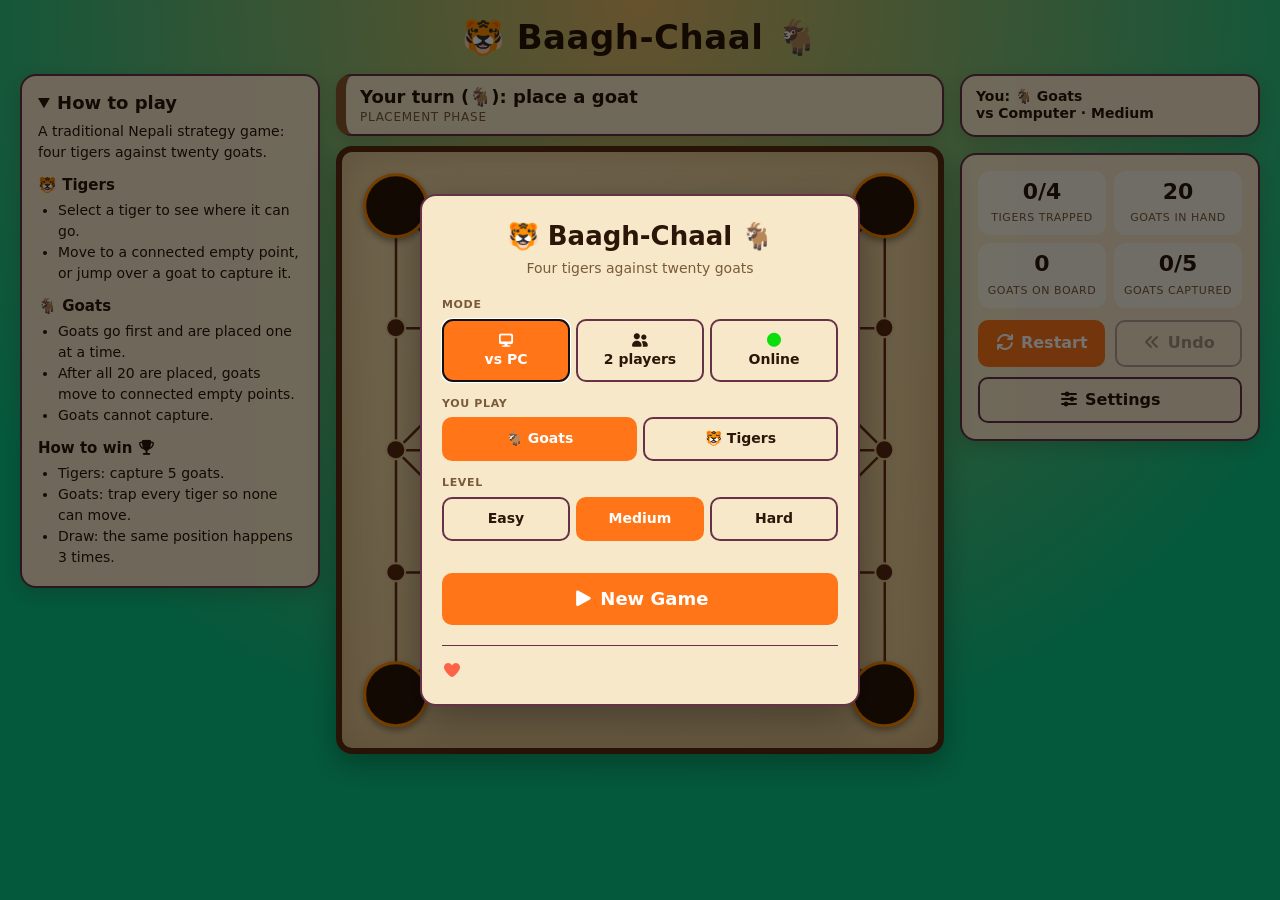
==== commit a7b588d5: "fa" ====
--- a/index.html
+++ b/index.html
@@ -6,6 +6,10 @@
   <title>Baagh-Chaal</title>
   <link rel="stylesheet" href="css/theme.css">   <!-- colours, icons, sizes -->
   <link rel="stylesheet" href="css/style.css">   <!-- layout -->
+
+  <!-- fontawesome icons -->
+  <link rel="stylesheet" href="css/vendor/fontawesome/css/all.css" type="text/css">
+
 </head>
 <body>
 
@@ -47,9 +51,9 @@
     <label class="check" style="display: none;"><input type="checkbox" id="animToggle"> Animations</label>
 
     <div class="btn-row">
-      <button id="new">New game</button>
-      <button id="undo" class="secondary">↩ Undo</button>
-      <button id="settingsBtnSide" class="secondary wide">⚙ Settings</button>
+      <button id="new"><i class="fa-solid fa-arrows-rotate"></i> Restart</button>
+      <button id="undo" class="secondary"><i class="fa-solid fa-angles-left"></i> Undo</button>
+      <button id="settingsBtnSide" class="secondary wide"><i class="fa-solid fa-sliders"></i> Settings</button>
     </div>
 
   </section>
@@ -61,8 +65,8 @@
       <p>A traditional Nepali strategy game: four tigers against twenty goats.</p>
       <h4 data-icon="tiger">Tigers</h4>
       <ul>
-        <li>Select a tiger to see where it can go (green).</li>
-        <li>Move to a connected empty point, or jump over a goat to capture it (red).</li>
+        <li>Select a tiger to see where it can go.</li>
+        <li>Move to a connected empty point, or jump over a goat to capture it.</li>
       </ul>
       <h4 data-icon="goat">Goats</h4>
       <ul>
@@ -70,7 +74,7 @@
         <li>After all <span data-rule="goatsTotal"></span> are placed, goats move to connected empty points.</li>
         <li>Goats cannot capture.</li>
       </ul>
-      <h4>How to win</h4>
+      <h4>How to win <i class="fa-solid fa-trophy"></i></h4>
       <ul>
         <li>Tigers: capture <span data-rule="capturesToWin"></span> goats.</li>
         <li>Goats: trap every tiger so none can move.</li>
@@ -89,9 +93,9 @@
   <div class="field">
     <span class="field-label" id="lblMode">Mode</span>
     <div class="seg" role="radiogroup" aria-labelledby="lblMode" data-key="mode">
-      <button type="button" role="radio" data-value="cpu">vs Computer</button>
-      <button type="button" role="radio" data-value="2p">2 players</button>
-      <button type="button" role="radio" data-value="online">Online</button>
+      <button type="button" role="radio" data-value="cpu"><i class="fa-sharp fa-solid fa-desktop"></i><br>vs PC</button>
+      <button type="button" role="radio" data-value="2p"><i class="fa-sharp fa-solid fa-user-friends"></i><br>2 players</button>
+      <button type="button" role="radio" data-value="online"><i style="color: rgb(11, 223, 11);" class="fa-sharp fa-solid fa-circle"></i><br>Online</button>
     </div>
   </div>
 
@@ -134,12 +138,12 @@
   </div>
 
   <div class="start-actions">
-    <button id="playBtn">Play</button>
+    <button id="playBtn"><i class="fa-sharp fa-solid fa-play"></i> New Game</button>
     <button id="startBack" class="secondary">Back to game</button>
   </div>
 
   <div class="how-to" id="creditsBtn">
-    <summary>Credits</summary>
+    <summary style="color: tomato;"><i class="fa-solid fa-heart"></i></summary>
   </div>
   
 </dialog>
@@ -152,12 +156,10 @@
 </dialog>
 
 <dialog class="panel" id="creditsDlg">
-    <summary id="creditsSummary">Credits:</summary>
+    <summary id="creditsSummary" style="color: tomato;"><i class="fa-solid fa-heart"></i></summary>
     <div class="rules-body">
-      <p></p>
-      <h4 data-icon="tiger">Tigers</h4>
-      
-      <h4 data-icon="goat">Goats</h4>
+      <p><a href="https://github.com/vaidik1n1ly" target="_blank"><i class="fa-brands fa-github"></i> vaidik1n1ly</a></p>
+      <p><a href="https://github.com/DamsCode444" target="_blank"><i class="fa-brands fa-github"></i> DamsCode444</a></p>
       <div class="btn-row"><button id="creditsClose">Ok</button></div>
     </div>
   </dialog>
@@ -168,9 +170,9 @@
     <h2 id="overTitle"></h2>
     <p id="overMsg"></p>
     <div class="btn-row">
-      <button id="overNew">Play again</button>
-      <button id="overClose" class="secondary">View board</button>
-      <button id="overSettings" class="secondary wide">⚙ Change settings</button>
+      <button id="overNew">New Game</button>
+      <button id="overClose" class="secondary">View Board</button>
+      <button id="overSettings" class="secondary wide"><i class="fa-solid fa-sliders"></i> Change settings</button>
     </div>
   </div>
 </div>
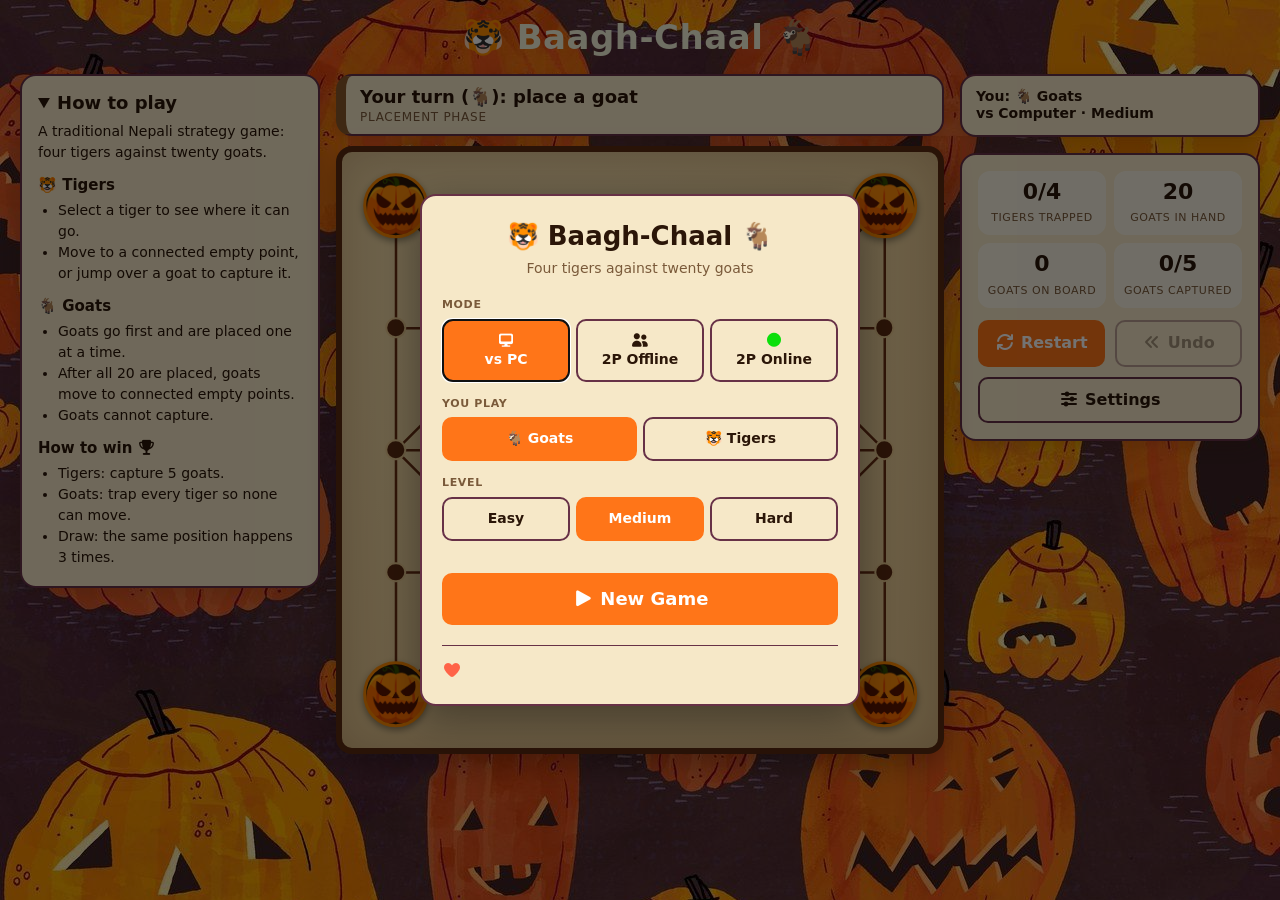
==== commit 19f273c4: "spooky" ====
--- a/index.html
+++ b/index.html
@@ -94,8 +94,8 @@
     <span class="field-label" id="lblMode">Mode</span>
     <div class="seg" role="radiogroup" aria-labelledby="lblMode" data-key="mode">
       <button type="button" role="radio" data-value="cpu"><i class="fa-sharp fa-solid fa-desktop"></i><br>vs PC</button>
-      <button type="button" role="radio" data-value="2p"><i class="fa-sharp fa-solid fa-user-friends"></i><br>2 players</button>
-      <button type="button" role="radio" data-value="online"><i style="color: rgb(11, 223, 11);" class="fa-sharp fa-solid fa-circle"></i><br>Online</button>
+      <button type="button" role="radio" data-value="2p"><i class="fa-sharp fa-solid fa-user-friends"></i><br>2P Offline</button>
+      <button type="button" role="radio" data-value="online"><i style="color: rgb(11, 223, 11);" class="fa-sharp fa-solid fa-circle"></i><br>2P Online</button>
     </div>
   </div>
 
--- a/css/theme.css
+++ b/css/theme.css
@@ -17,8 +17,8 @@
      To go back to emoji on the board: delete these 4 lines. */
   --tiger-piece-icon: "";
   --goat-piece-icon:  "";
-  --tiger-image: url("../img/tiger.png");
-  --goat-image:  url("../img/goat.png");
+  --tiger-image: url("../img/scary.png");
+  --goat-image:  url("../img/witch.png");
 
   /* ---------- PAGE & PANELS ---------- */
   --page-bg:       #0ac486;
--- a/css/style.css
+++ b/css/style.css
@@ -4,8 +4,10 @@
 :root { --chrome: 320px; }   /* phones: space taken by everything except the board (info bar + turn bar above it, counters + buttons below it), so the whole game fits the screen */
 
 body { margin: 0; padding: 12px; min-height: 100vh; font-family: var(--font); color: var(--text-color); line-height: 1.4;
-       background: var(--page-bg) radial-gradient(circle at 50% 0%, var(--page-bg-light), var(--page-bg) 70%) no-repeat; }
-h1 { display: none; text-align: center; margin: 2px 0 12px; font-size: clamp(22px, 5.5vw, 34px); letter-spacing: .5px; }   /* hidden on phones: the start screen already shows the title */
+       background-image: url("../img/86424.jpg");}
+/* body { margin: 0; padding: 12px; min-height: 100vh; font-family: var(--font); color: var(--text-color); line-height: 1.4;
+       background: var(--page-bg) radial-gradient(circle at 50% 0%, var(--page-bg-light), var(--page-bg) 70%) no-repeat; } */
+h1 { display: none; color: beige; text-align: center; margin: 2px 0 12px; font-size: clamp(22px, 5.5vw, 34px); letter-spacing: .5px;}   /* hidden on phones: the start screen already shows the title */
 
 /* ================= LAYOUT =================
    Phones:   info bar, turn bar, board, counters + buttons, and "How to play" in whatever space is left.
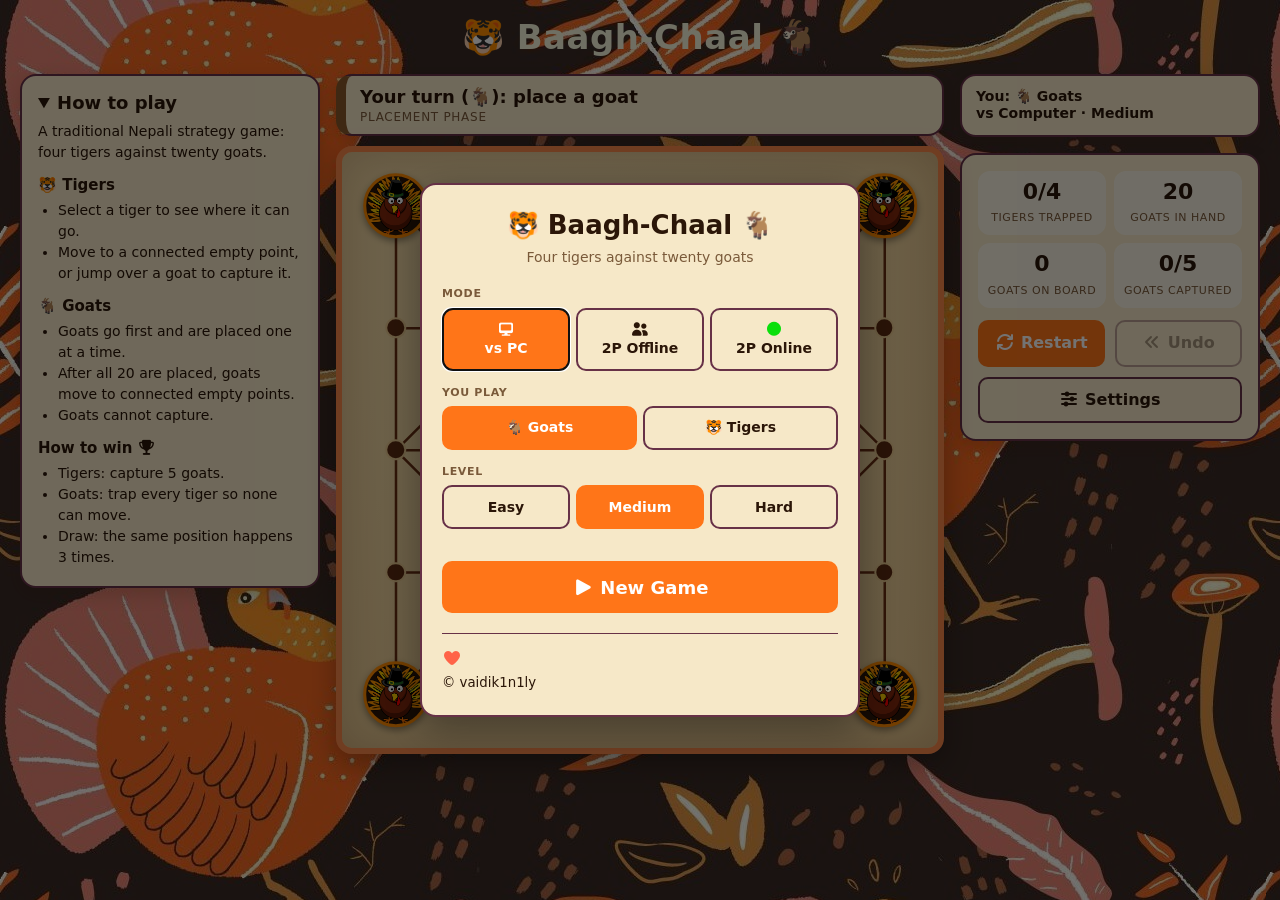
==== commit ec04c17a: "thanksgiving" ====
--- a/index.html
+++ b/index.html
@@ -144,6 +144,7 @@
 
   <div class="how-to" id="creditsBtn">
     <summary style="color: tomato;"><i class="fa-solid fa-heart"></i></summary>
+    <small>© vaidik1n1ly</small>
   </div>
   
 </dialog>
--- a/css/theme.css
+++ b/css/theme.css
@@ -17,10 +17,13 @@
      To go back to emoji on the board: delete these 4 lines. */
   --tiger-piece-icon: "";
   --goat-piece-icon:  "";
-  --tiger-image: url("../img/scary.png");
-  --goat-image:  url("../img/witch.png");
+  --tiger-image: url("../img/turkey.png");
+  --goat-image:  url("../img/pilgrim-hat.png");
 
   /* ---------- PAGE & PANELS ---------- */
+
+  --background-img: url("../img/7951249.jpg");
+
   --page-bg:       #0ac486;
   /* --page-bg:       #FF7518; */
   /* --page-bg:       #c98a35; */
@@ -41,15 +44,20 @@
   /* --board-bg:      #C41E3A; */
   --board-bg:      #e8c88f;
   --board-bg-light:#f2dba9;
-  --board-frame:   #5b2a10;      /* the thick wooden frame */
+  /* the thick wooden frame */
+  /* --board-frame:   #5b2a10;  */    
+  --board-frame:   #f8874a;
+  /* --line-color:    #6a2f12; */
   --line-color:    #6a2f12;
   --point-color:   #5b2a10;      /* empty points */
   --point-ring:    #e8c88f;
 
   /* ---------- PIECES ---------- */
   --tiger-bg:      #2b1608;      /* dark disc so the tiger stands out */
+  /* --tiger-bg:      black; */
   --tiger-ring:    #ff8a00;
-  --goat-bg:       #fff6e0;
+  /* --goat-bg:       #fff6e0; */
+  --goat-bg:       #fda06e;
   --goat-ring:     #8a5a2b;
   --selected-ring: #2f9bff;      /* the piece you picked */
 
--- a/css/style.css
+++ b/css/style.css
@@ -4,7 +4,7 @@
 :root { --chrome: 320px; }   /* phones: space taken by everything except the board (info bar + turn bar above it, counters + buttons below it), so the whole game fits the screen */
 
 body { margin: 0; padding: 12px; min-height: 100vh; font-family: var(--font); color: var(--text-color); line-height: 1.4;
-       background-image: url("../img/86424.jpg");}
+       background-image: var(--background-img);}
 /* body { margin: 0; padding: 12px; min-height: 100vh; font-family: var(--font); color: var(--text-color); line-height: 1.4;
        background: var(--page-bg) radial-gradient(circle at 50% 0%, var(--page-bg-light), var(--page-bg) 70%) no-repeat; } */
 h1 { display: none; color: beige; text-align: center; margin: 2px 0 12px; font-size: clamp(22px, 5.5vw, 34px); letter-spacing: .5px;}   /* hidden on phones: the start screen already shows the title */
